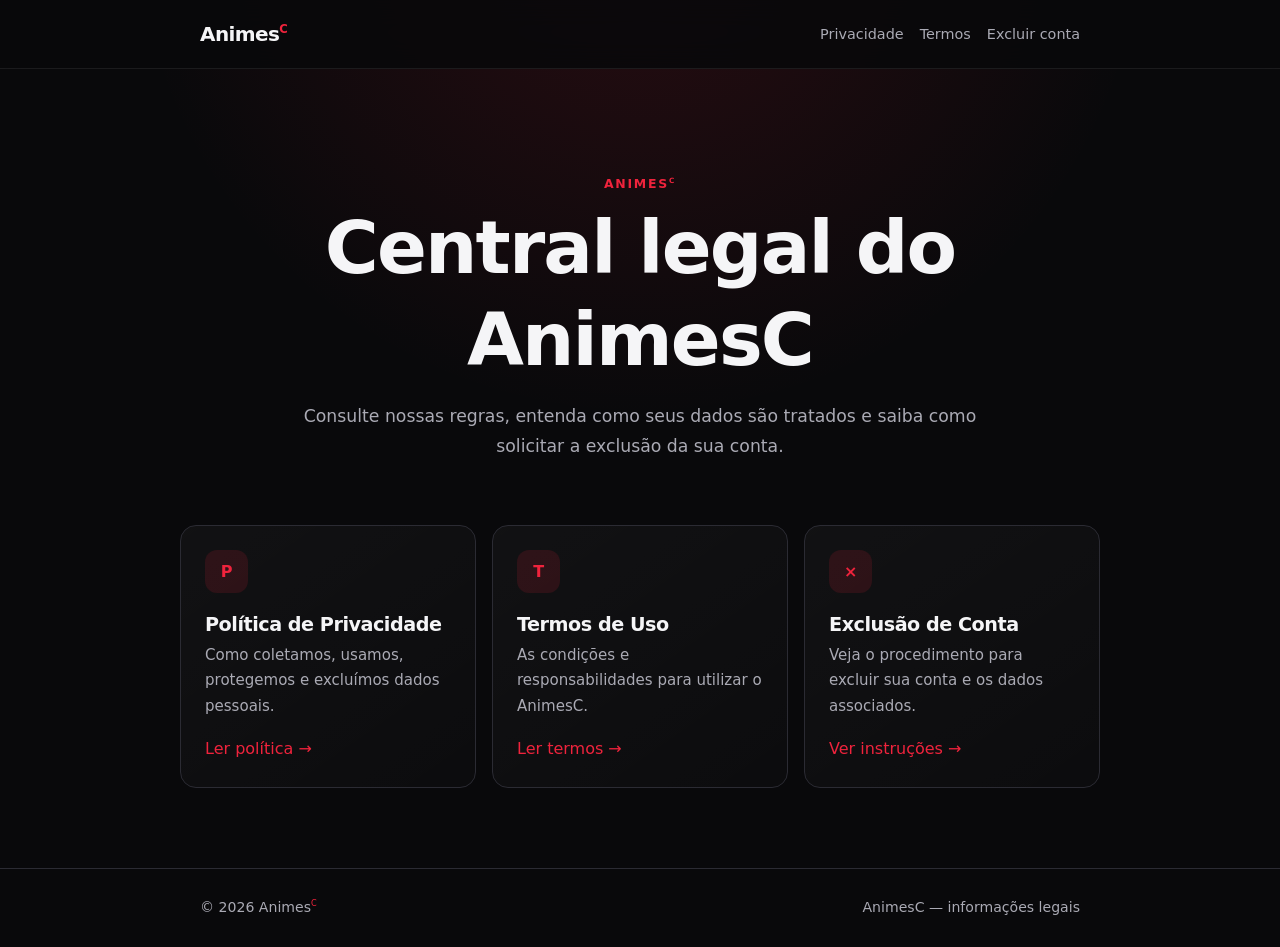
==== index.html @ b0efe82a "Update AnimesC branding and support email" ====
<!doctype html>
<html lang="pt-BR">
<head>
  <meta charset="UTF-8">
  <meta name="viewport" content="width=device-width, initial-scale=1.0">
  <meta name="description" content="Central de informações legais do aplicativo AnimesC.">
  <meta name="theme-color" content="#09090b">
  <title>Informações legais — AnimesC</title>
  <link rel="icon" href="favicon.svg" type="image/svg+xml">
  <link rel="stylesheet" href="styles.css">
</head>
<body>
  <a class="skip-link" href="#conteudo">Ir para o conteúdo</a>
  <header class="site-header">
    <nav class="nav" aria-label="Navegação principal">
      <a class="brand" href="index.html" aria-current="page">Animes<sup>C</sup></a>
      <div class="nav-links">
        <a href="privacy.html">Privacidade</a>
        <a href="terms.html">Termos</a>
        <a href="delete-account.html">Excluir conta</a>
      </div>
    </nav>
  </header>
  <main id="conteudo">
    <section class="hero">
      <div class="eyebrow brand-mark">Animes<sup>C</sup></div>
      <h1>Central legal do AnimesC</h1>
      <p class="lead">Consulte nossas regras, entenda como seus dados são tratados e saiba como solicitar a exclusão da sua conta.</p>
    </section>
    <section class="cards" aria-label="Documentos legais">
      <a class="card" href="privacy.html">
        <span class="card-icon" aria-hidden="true">P</span>
        <h2>Política de Privacidade</h2>
        <p>Como coletamos, usamos, protegemos e excluímos dados pessoais.</p>
        <span class="arrow">Ler política →</span>
      </a>
      <a class="card" href="terms.html">
        <span class="card-icon" aria-hidden="true">T</span>
        <h2>Termos de Uso</h2>
        <p>As condições e responsabilidades para utilizar o AnimesC.</p>
        <span class="arrow">Ler termos →</span>
      </a>
      <a class="card" href="delete-account.html">
        <span class="card-icon" aria-hidden="true">×</span>
        <h2>Exclusão de Conta</h2>
        <p>Veja o procedimento para excluir sua conta e os dados associados.</p>
        <span class="arrow">Ver instruções →</span>
      </a>
    </section>
  </main>
  <footer><div class="footer-inner"><span class="brand-mark">© 2026 Animes<sup>C</sup></span><span>AnimesC — informações legais</span></div></footer>
</body>
</html>
---- styles.css ----
:root {
  color-scheme: dark;
  --bg: #09090b;
  --surface: #121216;
  --surface-2: #19191f;
  --text: #f5f5f7;
  --muted: #aaaab4;
  --accent: #ef233c;
  --accent-hover: #ff4055;
  --border: #2b2b33;
  --max-width: 920px;
}

* { box-sizing: border-box; }

html { scroll-behavior: smooth; }

body {
  margin: 0;
  min-height: 100vh;
  background:
    radial-gradient(circle at 50% -10%, rgba(239, 35, 60, .14), transparent 32rem),
    var(--bg);
  color: var(--text);
  font-family: Inter, ui-sans-serif, system-ui, -apple-system, BlinkMacSystemFont, "Segoe UI", sans-serif;
  line-height: 1.7;
}

a { color: #ff6476; }
a:hover { color: #ff8997; }

.skip-link {
  position: absolute;
  left: -9999px;
  top: 0;
}

.skip-link:focus {
  left: 1rem;
  top: 1rem;
  z-index: 10;
  padding: .7rem 1rem;
  border-radius: .5rem;
  background: var(--text);
  color: var(--bg);
}

.site-header {
  position: sticky;
  top: 0;
  z-index: 5;
  border-bottom: 1px solid rgba(255,255,255,.08);
  background: rgba(9, 9, 11, .88);
  backdrop-filter: blur(14px);
}

.nav {
  max-width: var(--max-width);
  margin: auto;
  min-height: 68px;
  padding: .75rem 1.25rem;
  display: flex;
  align-items: center;
  justify-content: space-between;
  gap: 1rem;
}

.brand {
  color: var(--text);
  text-decoration: none;
  font-size: 1.25rem;
  font-weight: 800;
  letter-spacing: -.03em;
}

.brand sup, .brand-mark sup {
  color: var(--accent);
  font-size: .58em;
  line-height: 0;
  vertical-align: super;
}

.nav-links {
  display: flex;
  flex-wrap: wrap;
  justify-content: flex-end;
  gap: .4rem 1rem;
}

.nav-links a {
  color: var(--muted);
  text-decoration: none;
  font-size: .9rem;
}

.nav-links a:hover, .nav-links a[aria-current="page"] { color: var(--text); }

main {
  width: min(calc(100% - 2rem), var(--max-width));
  margin: 0 auto;
}

.hero { padding: 6.5rem 0 4rem; text-align: center; }
.hero.compact { padding: 4.5rem 0 2.5rem; text-align: left; }

.eyebrow {
  color: var(--accent);
  font-size: .78rem;
  font-weight: 800;
  letter-spacing: .14em;
  text-transform: uppercase;
}

h1, h2, h3 { line-height: 1.25; letter-spacing: -.025em; }
h1 { margin: .5rem 0 1rem; font-size: clamp(2.2rem, 8vw, 4.6rem); }
.compact h1 { font-size: clamp(2rem, 6vw, 3.4rem); }
h2 { margin: 2.6rem 0 .7rem; font-size: 1.45rem; }
h3 { margin: 1.5rem 0 .5rem; font-size: 1.08rem; }
p, li { color: #d2d2d8; }

.lead {
  max-width: 680px;
  margin: 0 auto;
  color: var(--muted);
  font-size: 1.08rem;
}

.compact .lead { margin: 0; }

.cards {
  display: grid;
  grid-template-columns: repeat(3, 1fr);
  gap: 1rem;
  padding-bottom: 5rem;
}

.card {
  display: flex;
  flex-direction: column;
  min-height: 220px;
  padding: 1.5rem;
  border: 1px solid var(--border);
  border-radius: 1rem;
  background: linear-gradient(145deg, rgba(255,255,255,.035), rgba(255,255,255,.012));
  color: var(--text);
  text-decoration: none;
  transition: transform .2s ease, border-color .2s ease, background .2s ease;
}

.card:hover {
  transform: translateY(-4px);
  border-color: rgba(239, 35, 60, .65);
  background: var(--surface-2);
  color: var(--text);
}

.card-icon {
  width: 2.7rem;
  height: 2.7rem;
  display: grid;
  place-items: center;
  border-radius: .75rem;
  background: rgba(239, 35, 60, .13);
  color: var(--accent);
  font-weight: 900;
}

.card h2 { margin: 1.25rem 0 .35rem; font-size: 1.2rem; }
.card p { margin: 0; color: var(--muted); font-size: .94rem; }
.card .arrow { margin-top: auto; padding-top: 1rem; color: var(--accent); }

.document {
  padding: .5rem 0 5rem;
}

.document section {
  padding-bottom: .1rem;
  border-top: 1px solid var(--border);
}

.document ul, .document ol { padding-left: 1.35rem; }
.document li + li { margin-top: .4rem; }

.notice {
  margin: 1.5rem 0;
  padding: 1.1rem 1.25rem;
  border: 1px solid rgba(239,35,60,.4);
  border-left: 4px solid var(--accent);
  border-radius: .7rem;
  background: rgba(239,35,60,.06);
}

.notice p { margin: 0; }

.steps {
  counter-reset: steps;
  list-style: none;
  padding: 0 !important;
}

.steps li {
  position: relative;
  margin: 1rem 0;
  padding: 1rem 1rem 1rem 3.8rem;
  border: 1px solid var(--border);
  border-radius: .8rem;
  background: var(--surface);
}

.steps li::before {
  counter-increment: steps;
  content: counter(steps);
  position: absolute;
  left: 1rem;
  top: 1rem;
  width: 1.8rem;
  height: 1.8rem;
  display: grid;
  place-items: center;
  border-radius: 50%;
  background: var(--accent);
  color: white;
  font-weight: 800;
}

.meta { color: var(--muted); font-size: .92rem; }
.placeholder { color: #ffd0d5; font-weight: 700; }

footer {
  border-top: 1px solid var(--border);
  color: var(--muted);
}

.footer-inner {
  max-width: var(--max-width);
  margin: auto;
  padding: 1.7rem 1.25rem;
  display: flex;
  justify-content: space-between;
  gap: 1rem;
  font-size: .88rem;
}

@media (max-width: 720px) {
  .nav { align-items: flex-start; flex-direction: column; }
  .nav-links { justify-content: flex-start; }
  .cards { grid-template-columns: 1fr; }
  .hero { padding-top: 4rem; }
  .card { min-height: 190px; }
  .footer-inner { flex-direction: column; }
}

@media (prefers-reduced-motion: reduce) {
  html { scroll-behavior: auto; }
  .card { transition: none; }
}
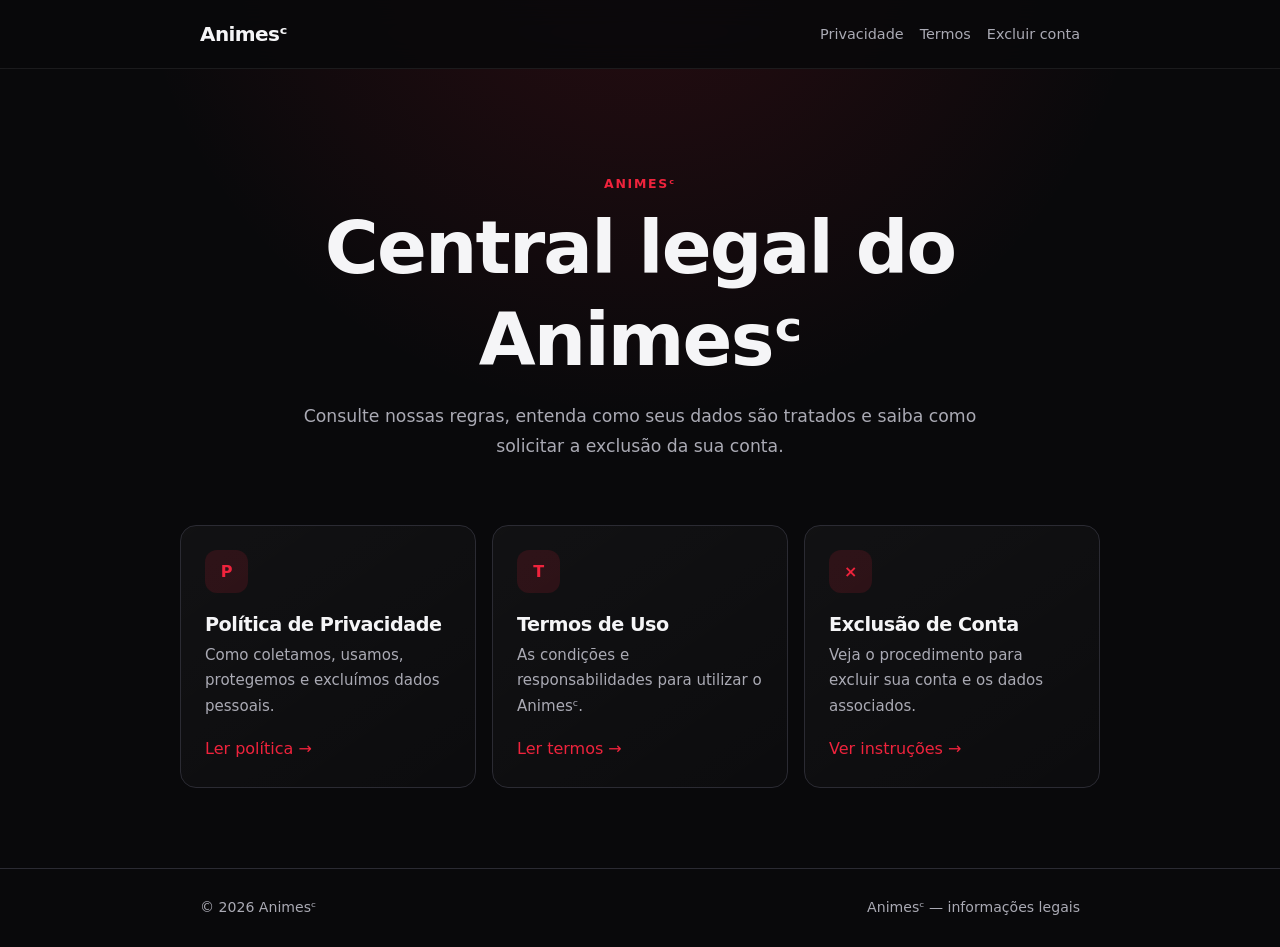
==== commit 5ce6d893: "Use superscript C throughout Animes branding" ====
--- a/index.html
+++ b/index.html
@@ -3,9 +3,9 @@
 <head>
   <meta charset="UTF-8">
   <meta name="viewport" content="width=device-width, initial-scale=1.0">
-  <meta name="description" content="Central de informações legais do aplicativo AnimesC.">
+  <meta name="description" content="Central de informações legais do aplicativo Animesᶜ.">
   <meta name="theme-color" content="#09090b">
-  <title>Informações legais — AnimesC</title>
+  <title>Informações legais — Animesᶜ</title>
   <link rel="icon" href="favicon.svg" type="image/svg+xml">
   <link rel="stylesheet" href="styles.css">
 </head>
@@ -13,7 +13,7 @@
   <a class="skip-link" href="#conteudo">Ir para o conteúdo</a>
   <header class="site-header">
     <nav class="nav" aria-label="Navegação principal">
-      <a class="brand" href="index.html" aria-current="page">Animes<sup>C</sup></a>
+      <a class="brand" href="index.html" aria-current="page">Animesᶜ</a>
       <div class="nav-links">
         <a href="privacy.html">Privacidade</a>
         <a href="terms.html">Termos</a>
@@ -23,8 +23,8 @@
   </header>
   <main id="conteudo">
     <section class="hero">
-      <div class="eyebrow brand-mark">Animes<sup>C</sup></div>
-      <h1>Central legal do AnimesC</h1>
+      <div class="eyebrow brand-mark">Animesᶜ</div>
+      <h1>Central legal do Animesᶜ</h1>
       <p class="lead">Consulte nossas regras, entenda como seus dados são tratados e saiba como solicitar a exclusão da sua conta.</p>
     </section>
     <section class="cards" aria-label="Documentos legais">
@@ -37,7 +37,7 @@
       <a class="card" href="terms.html">
         <span class="card-icon" aria-hidden="true">T</span>
         <h2>Termos de Uso</h2>
-        <p>As condições e responsabilidades para utilizar o AnimesC.</p>
+        <p>As condições e responsabilidades para utilizar o Animesᶜ.</p>
         <span class="arrow">Ler termos →</span>
       </a>
       <a class="card" href="delete-account.html">
@@ -48,6 +48,6 @@
       </a>
     </section>
   </main>
-  <footer><div class="footer-inner"><span class="brand-mark">© 2026 Animes<sup>C</sup></span><span>AnimesC — informações legais</span></div></footer>
+  <footer><div class="footer-inner"><span class="brand-mark">© 2026 Animesᶜ</span><span>Animesᶜ — informações legais</span></div></footer>
 </body>
 </html>
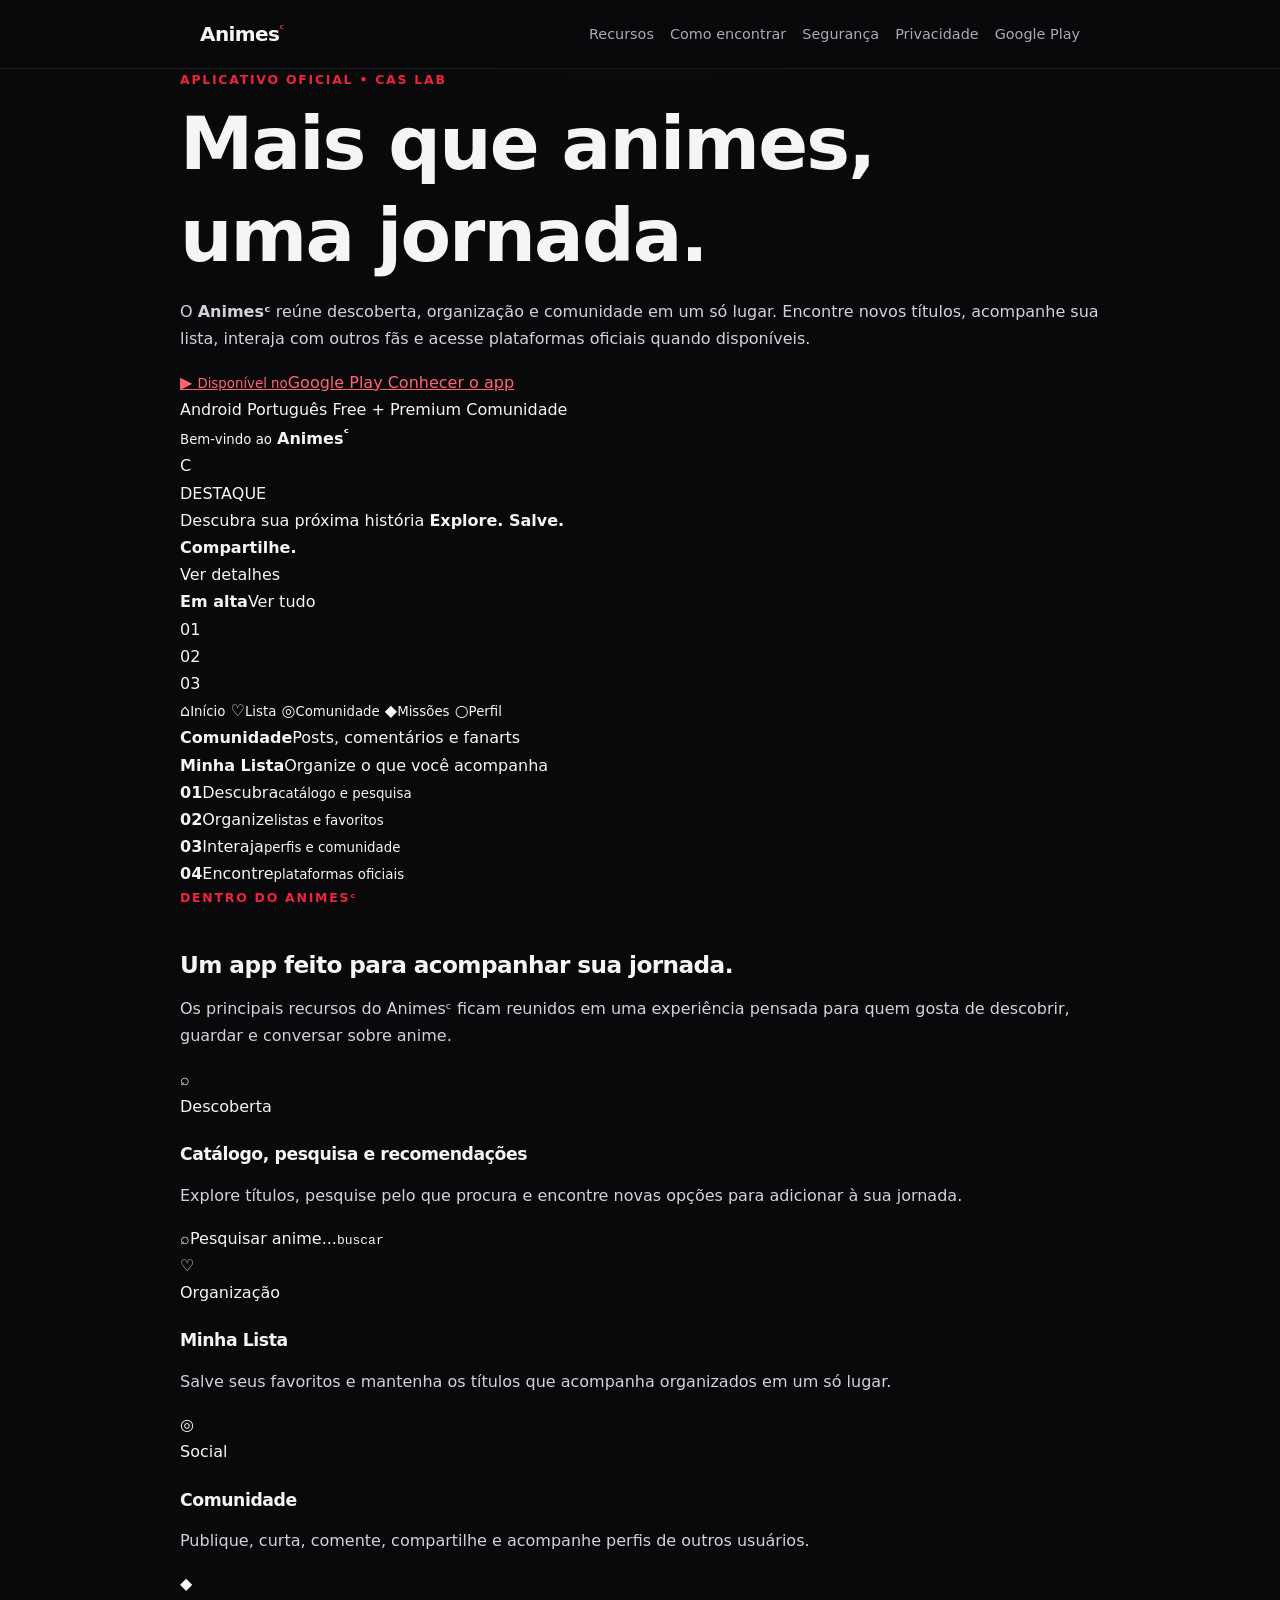
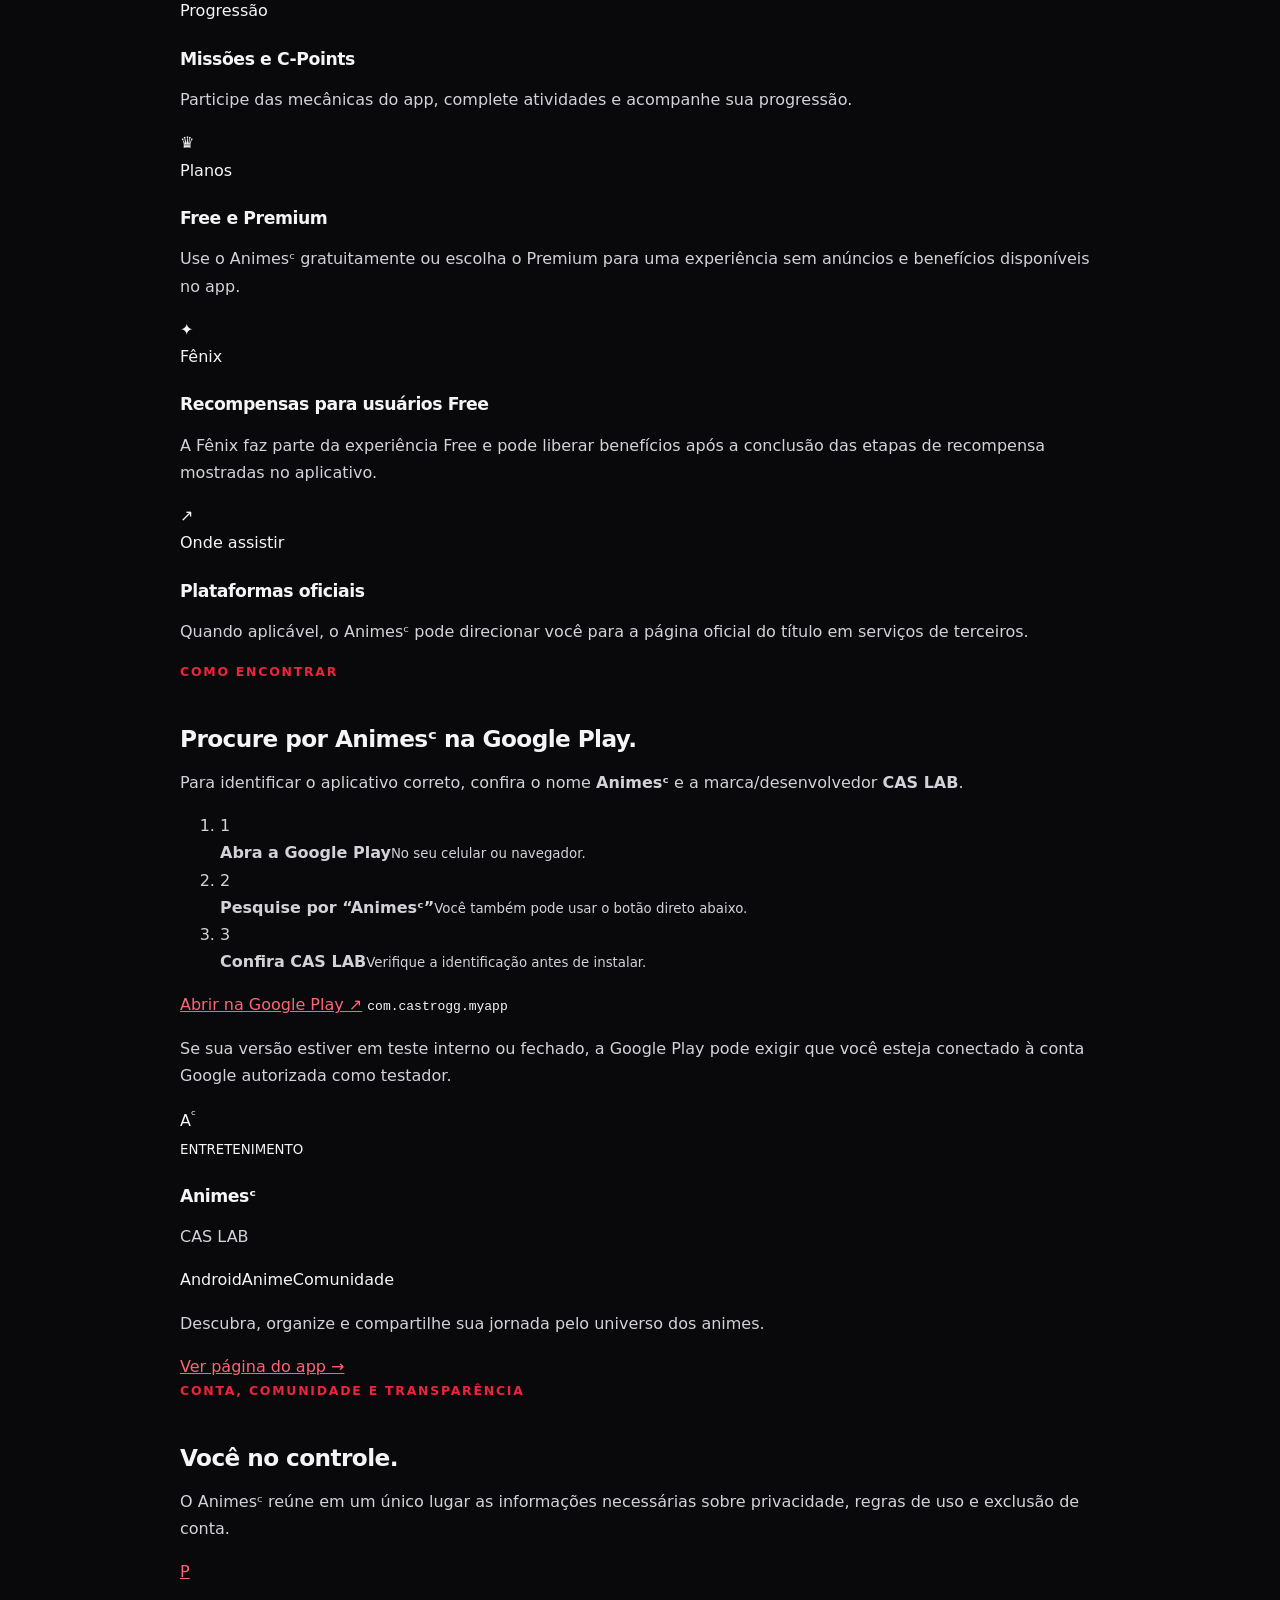
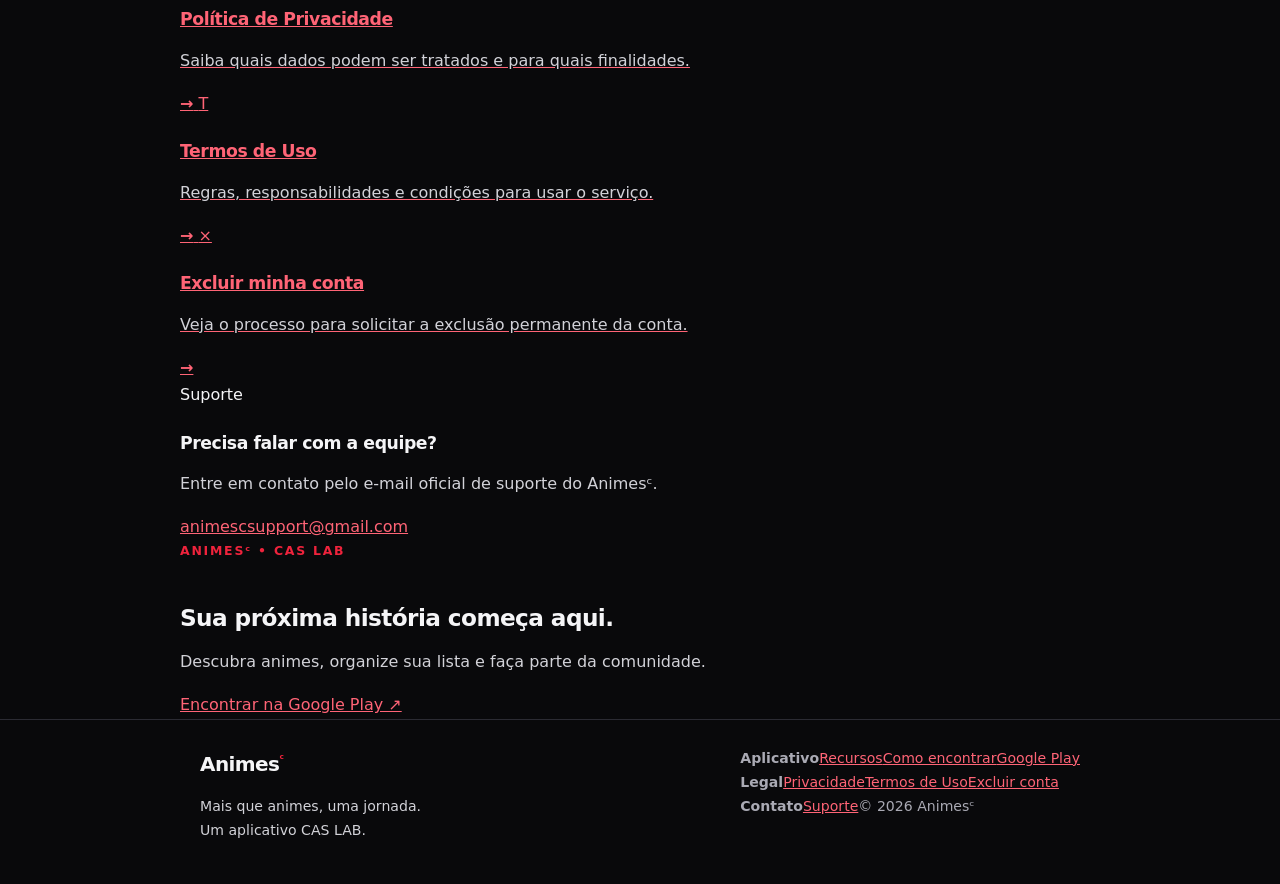
==== commit 1417b02f: "Transform homepage into official AnimesC app site" ====
--- a/index.html
+++ b/index.html
@@ -3,51 +3,277 @@
 <head>
   <meta charset="UTF-8">
   <meta name="viewport" content="width=device-width, initial-scale=1.0">
-  <meta name="description" content="Central de informações legais do aplicativo Animesᶜ.">
-  <meta name="theme-color" content="#09090b">
-  <title>Informações legais — Animesᶜ</title>
+  <meta name="description" content="Site oficial do Animesᶜ, app da CAS LAB para descobrir, organizar e acompanhar animes, participar da comunidade e encontrar plataformas oficiais.">
+  <meta name="theme-color" content="#08090d">
+  <meta name="color-scheme" content="dark">
+  <meta property="og:title" content="Animesᶜ — Mais que animes, uma jornada.">
+  <meta property="og:description" content="Descubra animes, organize sua lista, participe da comunidade e encontre onde assistir oficialmente.">
+  <meta property="og:type" content="website">
+  <meta property="og:site_name" content="Animesᶜ">
+  <title>Animesᶜ — Site oficial</title>
   <link rel="icon" href="favicon.svg" type="image/svg+xml">
   <link rel="stylesheet" href="styles.css">
+  <script type="application/ld+json">
+  {
+    "@context": "https://schema.org",
+    "@type": "SoftwareApplication",
+    "name": "Animesᶜ",
+    "applicationCategory": "EntertainmentApplication",
+    "operatingSystem": "Android",
+    "description": "Aplicativo da CAS LAB para descobrir e organizar animes, acompanhar listas, interagir com a comunidade e encontrar plataformas oficiais.",
+    "publisher": {
+      "@type": "Organization",
+      "name": "CAS LAB"
+    },
+    "downloadUrl": "https://play.google.com/store/apps/details?id=com.castrogg.myapp"
+  }
+  </script>
 </head>
-<body>
+<body class="marketing">
   <a class="skip-link" href="#conteudo">Ir para o conteúdo</a>
+
   <header class="site-header">
-    <nav class="nav" aria-label="Navegação principal">
-      <a class="brand" href="index.html" aria-current="page">Animesᶜ</a>
-      <div class="nav-links">
+    <nav class="nav nav-wide" aria-label="Navegação principal">
+      <a class="brand brand-lockup" href="index.html" aria-current="page">
+        <span class="brand-dot" aria-hidden="true"></span>
+        <span>Animes<sup>ᶜ</sup></span>
+      </a>
+      <div class="nav-links marketing-nav">
+        <a href="#recursos">Recursos</a>
+        <a href="#encontrar">Como encontrar</a>
+        <a href="#seguranca">Segurança</a>
         <a href="privacy.html">Privacidade</a>
-        <a href="terms.html">Termos</a>
-        <a href="delete-account.html">Excluir conta</a>
+        <a class="nav-cta" href="https://play.google.com/store/apps/details?id=com.castrogg.myapp" target="_blank" rel="noopener noreferrer">Google Play</a>
       </div>
     </nav>
   </header>
-  <main id="conteudo">
-    <section class="hero">
-      <div class="eyebrow brand-mark">Animesᶜ</div>
-      <h1>Central legal do Animesᶜ</h1>
-      <p class="lead">Consulte nossas regras, entenda como seus dados são tratados e saiba como solicitar a exclusão da sua conta.</p>
-    </section>
-    <section class="cards" aria-label="Documentos legais">
-      <a class="card" href="privacy.html">
-        <span class="card-icon" aria-hidden="true">P</span>
-        <h2>Política de Privacidade</h2>
-        <p>Como coletamos, usamos, protegemos e excluímos dados pessoais.</p>
-        <span class="arrow">Ler política →</span>
-      </a>
-      <a class="card" href="terms.html">
-        <span class="card-icon" aria-hidden="true">T</span>
-        <h2>Termos de Uso</h2>
-        <p>As condições e responsabilidades para utilizar o Animesᶜ.</p>
-        <span class="arrow">Ler termos →</span>
-      </a>
-      <a class="card" href="delete-account.html">
-        <span class="card-icon" aria-hidden="true">×</span>
-        <h2>Exclusão de Conta</h2>
-        <p>Veja o procedimento para excluir sua conta e os dados associados.</p>
-        <span class="arrow">Ver instruções →</span>
-      </a>
+
+  <main id="conteudo" class="marketing-main">
+    <section class="app-hero" aria-labelledby="titulo-principal">
+      <div class="hero-copy">
+        <div class="eyebrow"><span class="pulse"></span> Aplicativo oficial • CAS LAB</div>
+        <h1 id="titulo-principal">Mais que animes,<br><span>uma jornada.</span></h1>
+        <p class="hero-text">O <strong>Animesᶜ</strong> reúne descoberta, organização e comunidade em um só lugar. Encontre novos títulos, acompanhe sua lista, interaja com outros fãs e acesse plataformas oficiais quando disponíveis.</p>
+
+        <div class="hero-actions">
+          <a class="button button-primary" href="https://play.google.com/store/apps/details?id=com.castrogg.myapp" target="_blank" rel="noopener noreferrer">
+            <span class="button-icon" aria-hidden="true">▶</span>
+            <span><small>Disponível no</small>Google Play</span>
+          </a>
+          <a class="button button-secondary" href="#recursos">Conhecer o app</a>
+        </div>
+
+        <div class="hero-meta" aria-label="Informações rápidas">
+          <span>Android</span>
+          <span>Português</span>
+          <span>Free + Premium</span>
+          <span>Comunidade</span>
+        </div>
+      </div>
+
+      <div class="phone-stage" aria-label="Prévia visual do Animesᶜ">
+        <div class="glow glow-a"></div>
+        <div class="glow glow-b"></div>
+        <div class="phone">
+          <div class="phone-top"><span></span></div>
+          <div class="phone-screen">
+            <div class="mini-header">
+              <div>
+                <small>Bem-vindo ao</small>
+                <strong>Animes<sup>ᶜ</sup></strong>
+              </div>
+              <div class="mini-avatar">C</div>
+            </div>
+            <div class="featured-card">
+              <div class="featured-badge">DESTAQUE</div>
+              <div class="featured-copy">
+                <span>Descubra sua próxima história</span>
+                <strong>Explore. Salve.<br>Compartilhe.</strong>
+                <div class="fake-button">Ver detalhes</div>
+              </div>
+            </div>
+            <div class="section-label"><strong>Em alta</strong><span>Ver tudo</span></div>
+            <div class="poster-row">
+              <div class="poster p1"><span>01</span></div>
+              <div class="poster p2"><span>02</span></div>
+              <div class="poster p3"><span>03</span></div>
+            </div>
+            <div class="bottom-nav">
+              <span class="active">⌂<small>Início</small></span>
+              <span>♡<small>Lista</small></span>
+              <span>◎<small>Comunidade</small></span>
+              <span>◆<small>Missões</small></span>
+              <span>○<small>Perfil</small></span>
+            </div>
+          </div>
+        </div>
+        <div class="float-card float-community"><b>Comunidade</b><span>Posts, comentários e fanarts</span></div>
+        <div class="float-card float-list"><b>Minha Lista</b><span>Organize o que você acompanha</span></div>
+      </div>
+    </section>
+
+    <section class="trust-strip" aria-label="Resumo do aplicativo">
+      <div><b>01</b><span>Descubra</span><small>catálogo e pesquisa</small></div>
+      <div><b>02</b><span>Organize</span><small>listas e favoritos</small></div>
+      <div><b>03</b><span>Interaja</span><small>perfis e comunidade</small></div>
+      <div><b>04</b><span>Encontre</span><small>plataformas oficiais</small></div>
+    </section>
+
+    <section id="recursos" class="section-block">
+      <div class="section-heading">
+        <div class="eyebrow">Dentro do Animesᶜ</div>
+        <h2>Um app feito para acompanhar sua jornada.</h2>
+        <p>Os principais recursos do Animesᶜ ficam reunidos em uma experiência pensada para quem gosta de descobrir, guardar e conversar sobre anime.</p>
+      </div>
+
+      <div class="feature-grid">
+        <article class="feature-card feature-large">
+          <div class="feature-icon">⌕</div>
+          <div>
+            <span class="feature-kicker">Descoberta</span>
+            <h3>Catálogo, pesquisa e recomendações</h3>
+            <p>Explore títulos, pesquise pelo que procura e encontre novas opções para adicionar à sua jornada.</p>
+          </div>
+          <div class="search-demo"><span>⌕</span><span>Pesquisar anime...</span><kbd>buscar</kbd></div>
+        </article>
+
+        <article class="feature-card">
+          <div class="feature-icon">♡</div>
+          <span class="feature-kicker">Organização</span>
+          <h3>Minha Lista</h3>
+          <p>Salve seus favoritos e mantenha os títulos que acompanha organizados em um só lugar.</p>
+        </article>
+
+        <article class="feature-card">
+          <div class="feature-icon">◎</div>
+          <span class="feature-kicker">Social</span>
+          <h3>Comunidade</h3>
+          <p>Publique, curta, comente, compartilhe e acompanhe perfis de outros usuários.</p>
+        </article>
+
+        <article class="feature-card">
+          <div class="feature-icon">◆</div>
+          <span class="feature-kicker">Progressão</span>
+          <h3>Missões e C-Points</h3>
+          <p>Participe das mecânicas do app, complete atividades e acompanhe sua progressão.</p>
+        </article>
+
+        <article class="feature-card">
+          <div class="feature-icon">♛</div>
+          <span class="feature-kicker">Planos</span>
+          <h3>Free e Premium</h3>
+          <p>Use o Animesᶜ gratuitamente ou escolha o Premium para uma experiência sem anúncios e benefícios disponíveis no app.</p>
+        </article>
+
+        <article class="feature-card">
+          <div class="feature-icon">✦</div>
+          <span class="feature-kicker">Fênix</span>
+          <h3>Recompensas para usuários Free</h3>
+          <p>A Fênix faz parte da experiência Free e pode liberar benefícios após a conclusão das etapas de recompensa mostradas no aplicativo.</p>
+        </article>
+
+        <article class="feature-card">
+          <div class="feature-icon">↗</div>
+          <span class="feature-kicker">Onde assistir</span>
+          <h3>Plataformas oficiais</h3>
+          <p>Quando aplicável, o Animesᶜ pode direcionar você para a página oficial do título em serviços de terceiros.</p>
+        </article>
+      </div>
+    </section>
+
+    <section id="encontrar" class="section-block find-section">
+      <div class="find-panel">
+        <div class="find-copy">
+          <div class="eyebrow">Como encontrar</div>
+          <h2>Procure por Animesᶜ na Google Play.</h2>
+          <p>Para identificar o aplicativo correto, confira o nome <strong>Animesᶜ</strong> e a marca/desenvolvedor <strong>CAS LAB</strong>.</p>
+
+          <ol class="find-steps">
+            <li><span>1</span><div><b>Abra a Google Play</b><small>No seu celular ou navegador.</small></div></li>
+            <li><span>2</span><div><b>Pesquise por “Animesᶜ”</b><small>Você também pode usar o botão direto abaixo.</small></div></li>
+            <li><span>3</span><div><b>Confira CAS LAB</b><small>Verifique a identificação antes de instalar.</small></div></li>
+          </ol>
+
+          <div class="find-actions">
+            <a class="button button-primary compact-button" href="https://play.google.com/store/apps/details?id=com.castrogg.myapp" target="_blank" rel="noopener noreferrer">Abrir na Google Play ↗</a>
+            <code>com.castrogg.myapp</code>
+          </div>
+
+          <p class="testing-note">Se sua versão estiver em teste interno ou fechado, a Google Play pode exigir que você esteja conectado à conta Google autorizada como testador.</p>
+        </div>
+
+        <aside class="store-card" aria-label="Cartão do aplicativo">
+          <div class="app-icon-css">A<sup>ᶜ</sup></div>
+          <div class="store-info">
+            <small>ENTRETENIMENTO</small>
+            <h3>Animesᶜ</h3>
+            <p>CAS LAB</p>
+            <div class="store-tags"><span>Android</span><span>Anime</span><span>Comunidade</span></div>
+          </div>
+          <div class="store-line"></div>
+          <p class="store-desc">Descubra, organize e compartilhe sua jornada pelo universo dos animes.</p>
+          <a href="https://play.google.com/store/apps/details?id=com.castrogg.myapp" target="_blank" rel="noopener noreferrer">Ver página do app →</a>
+        </aside>
+      </div>
+    </section>
+
+    <section id="seguranca" class="section-block">
+      <div class="section-heading">
+        <div class="eyebrow">Conta, comunidade e transparência</div>
+        <h2>Você no controle.</h2>
+        <p>O Animesᶜ reúne em um único lugar as informações necessárias sobre privacidade, regras de uso e exclusão de conta.</p>
+      </div>
+
+      <div class="legal-grid">
+        <a class="legal-card" href="privacy.html">
+          <span class="legal-symbol">P</span>
+          <div><h3>Política de Privacidade</h3><p>Saiba quais dados podem ser tratados e para quais finalidades.</p></div>
+          <strong>→</strong>
+        </a>
+        <a class="legal-card" href="terms.html">
+          <span class="legal-symbol">T</span>
+          <div><h3>Termos de Uso</h3><p>Regras, responsabilidades e condições para usar o serviço.</p></div>
+          <strong>→</strong>
+        </a>
+        <a class="legal-card" href="delete-account.html">
+          <span class="legal-symbol">×</span>
+          <div><h3>Excluir minha conta</h3><p>Veja o processo para solicitar a exclusão permanente da conta.</p></div>
+          <strong>→</strong>
+        </a>
+      </div>
+
+      <div class="support-panel">
+        <div>
+          <span class="feature-kicker">Suporte</span>
+          <h3>Precisa falar com a equipe?</h3>
+          <p>Entre em contato pelo e-mail oficial de suporte do Animesᶜ.</p>
+        </div>
+        <a class="button button-secondary" href="mailto:animescsupport@gmail.com">animescsupport@gmail.com</a>
+      </div>
+    </section>
+
+    <section class="final-cta">
+      <div>
+        <div class="eyebrow">Animesᶜ • CAS LAB</div>
+        <h2>Sua próxima história começa aqui.</h2>
+        <p>Descubra animes, organize sua lista e faça parte da comunidade.</p>
+      </div>
+      <a class="button button-primary" href="https://play.google.com/store/apps/details?id=com.castrogg.myapp" target="_blank" rel="noopener noreferrer">Encontrar na Google Play ↗</a>
     </section>
   </main>
-  <footer><div class="footer-inner"><span class="brand-mark">© 2026 Animesᶜ</span><span>Animesᶜ — informações legais</span></div></footer>
+
+  <footer>
+    <div class="footer-inner footer-wide">
+      <div>
+        <a class="brand brand-lockup" href="index.html"><span class="brand-dot" aria-hidden="true"></span><span>Animes<sup>ᶜ</sup></span></a>
+        <p>Mais que animes, uma jornada.<br><span>Um aplicativo CAS LAB.</span></p>
+      </div>
+      <div class="footer-links">
+        <div><b>Aplicativo</b><a href="#recursos">Recursos</a><a href="#encontrar">Como encontrar</a><a href="https://play.google.com/store/apps/details?id=com.castrogg.myapp" target="_blank" rel="noopener noreferrer">Google Play</a></div>
+        <div><b>Legal</b><a href="privacy.html">Privacidade</a><a href="terms.html">Termos de Uso</a><a href="delete-account.html">Excluir conta</a></div>
+        <div><b>Contato</b><a href="mailto:animescsupport@gmail.com">Suporte</a><span>© 2026 Animesᶜ</span></div>
+      </div>
+    </div>
+  </footer>
 </body>
 </html>
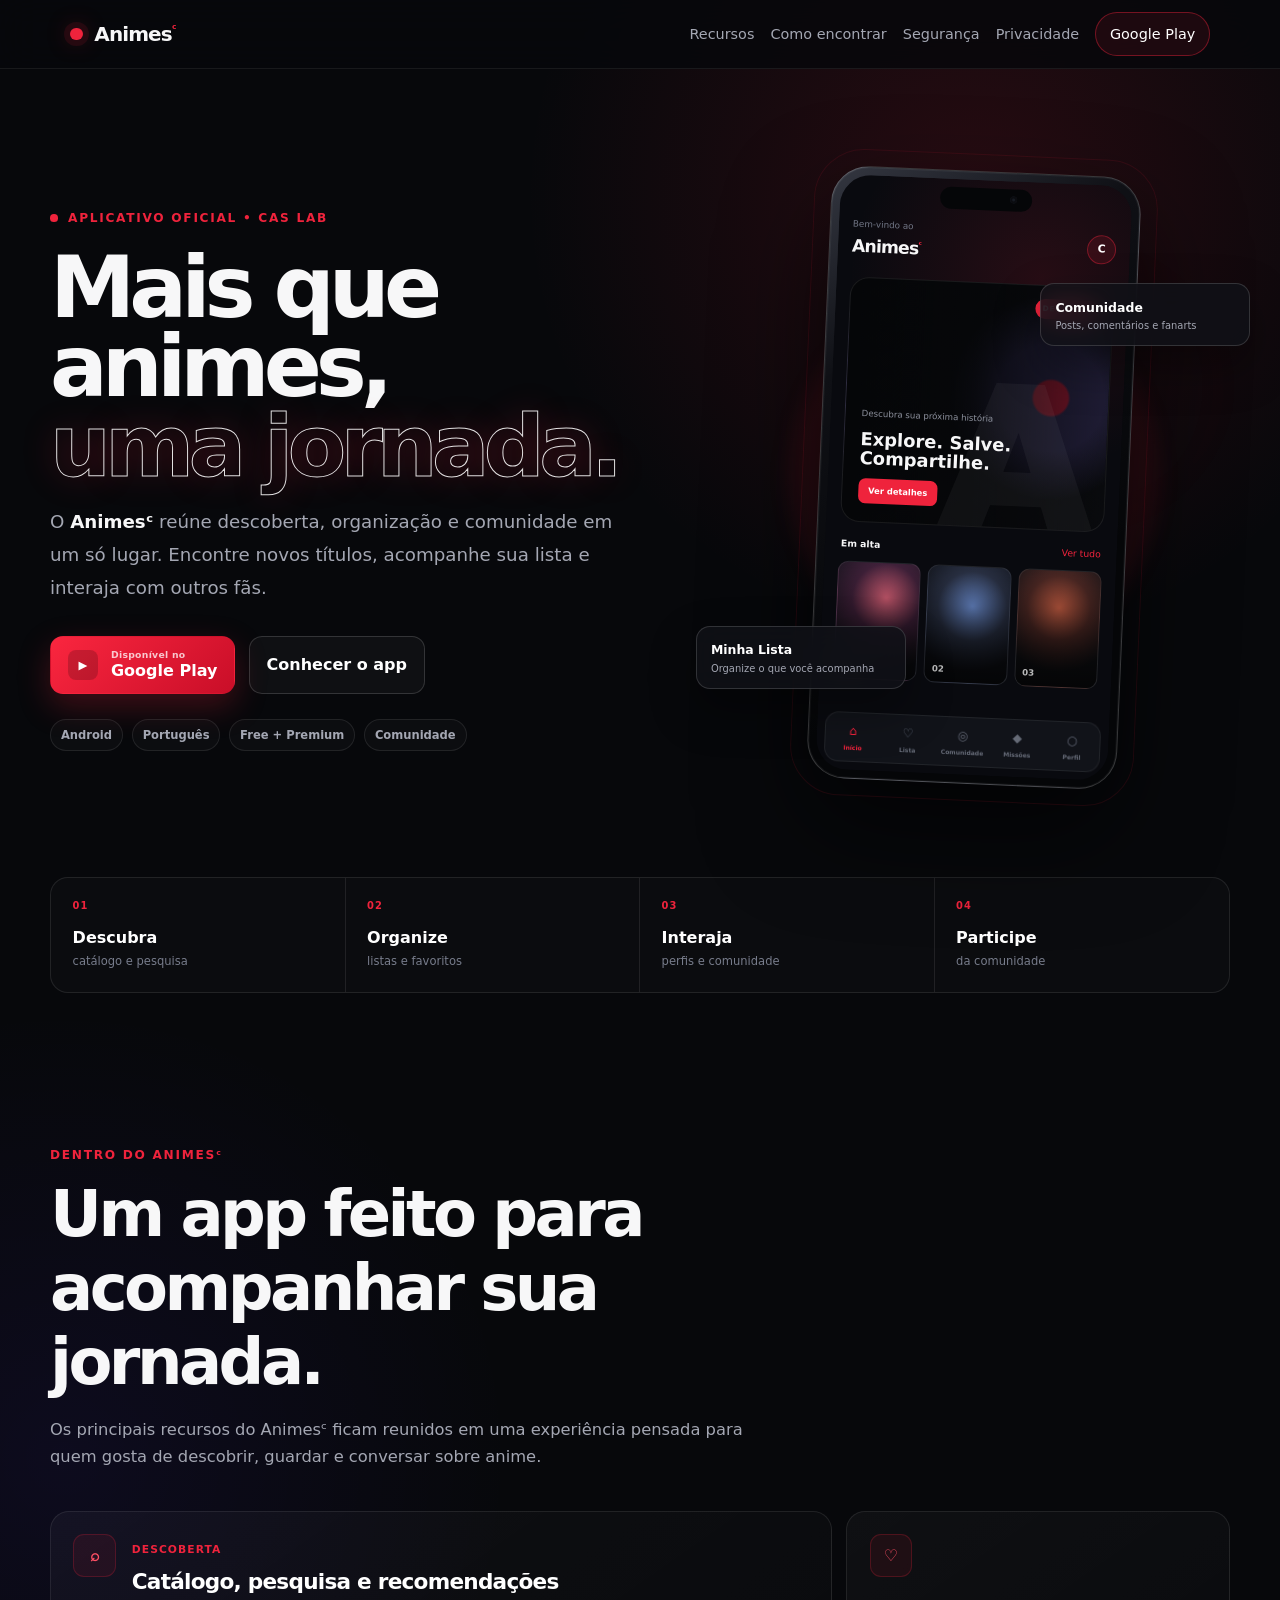
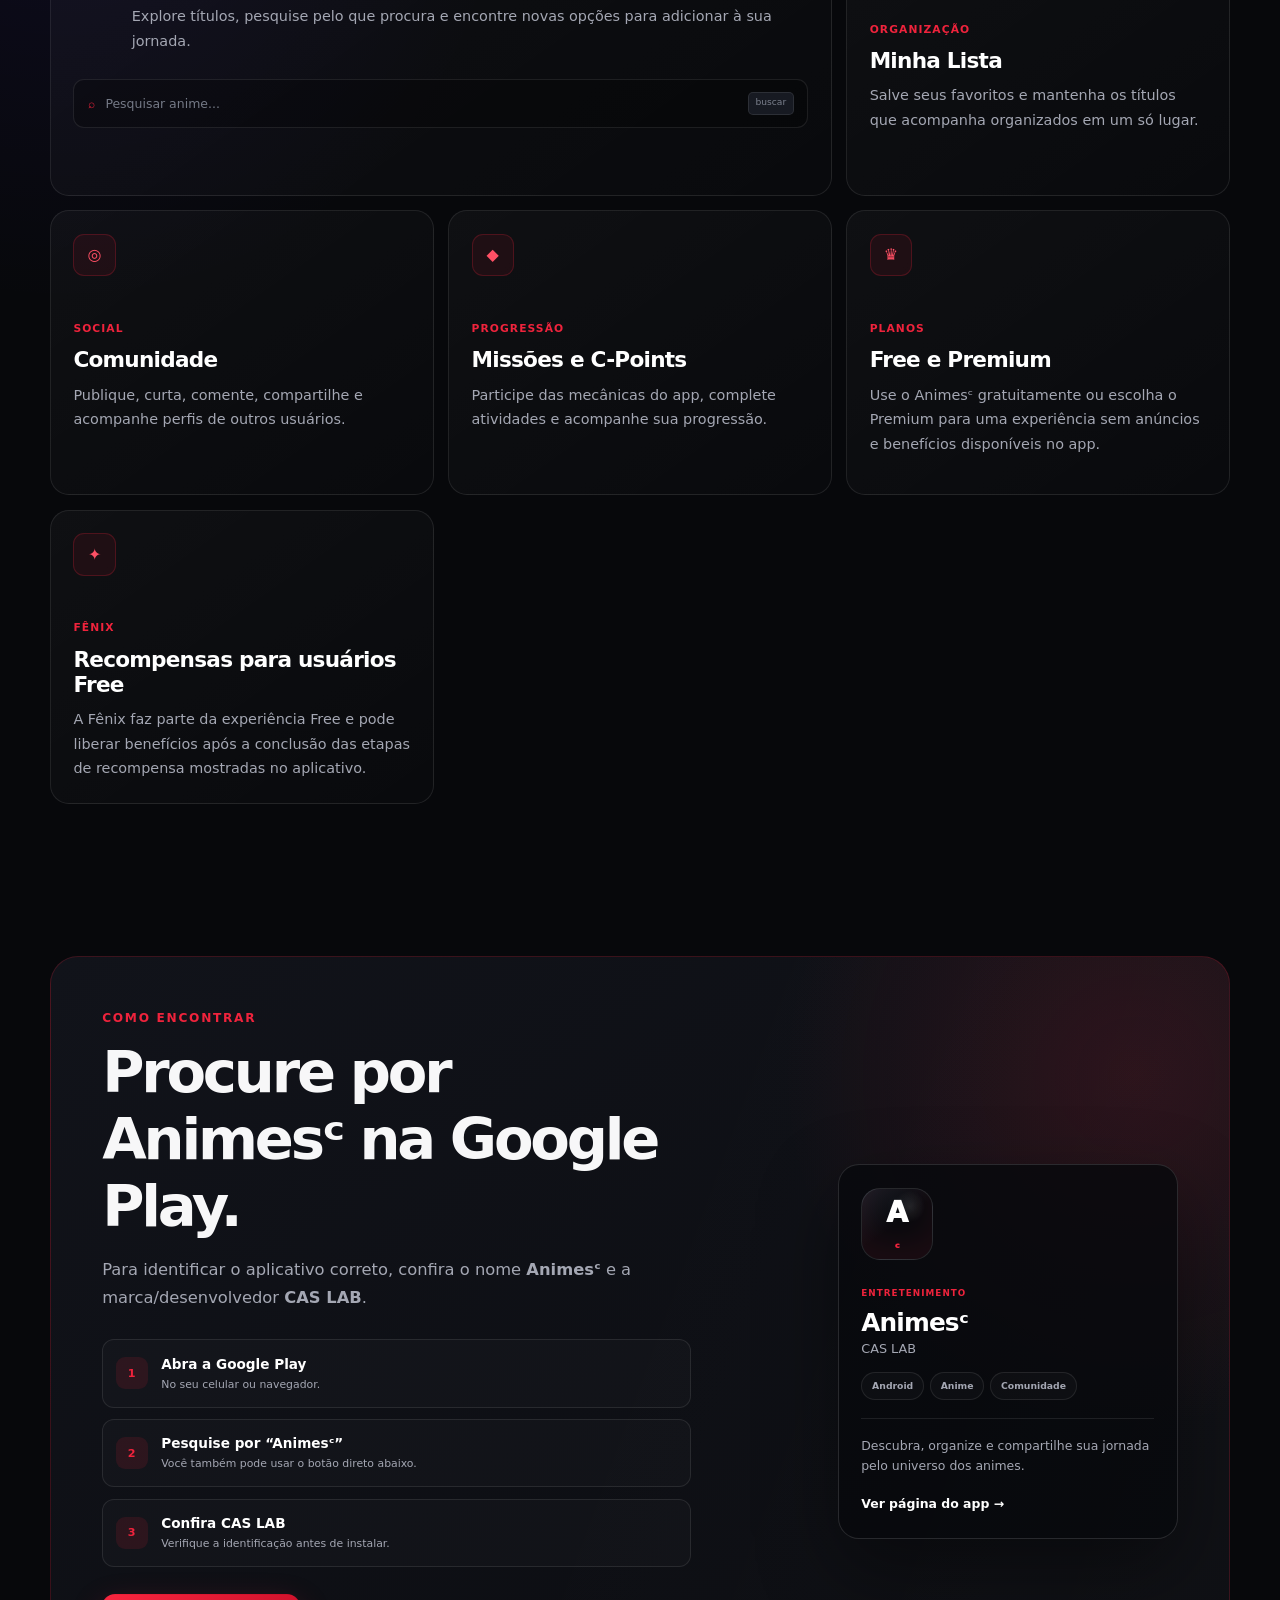
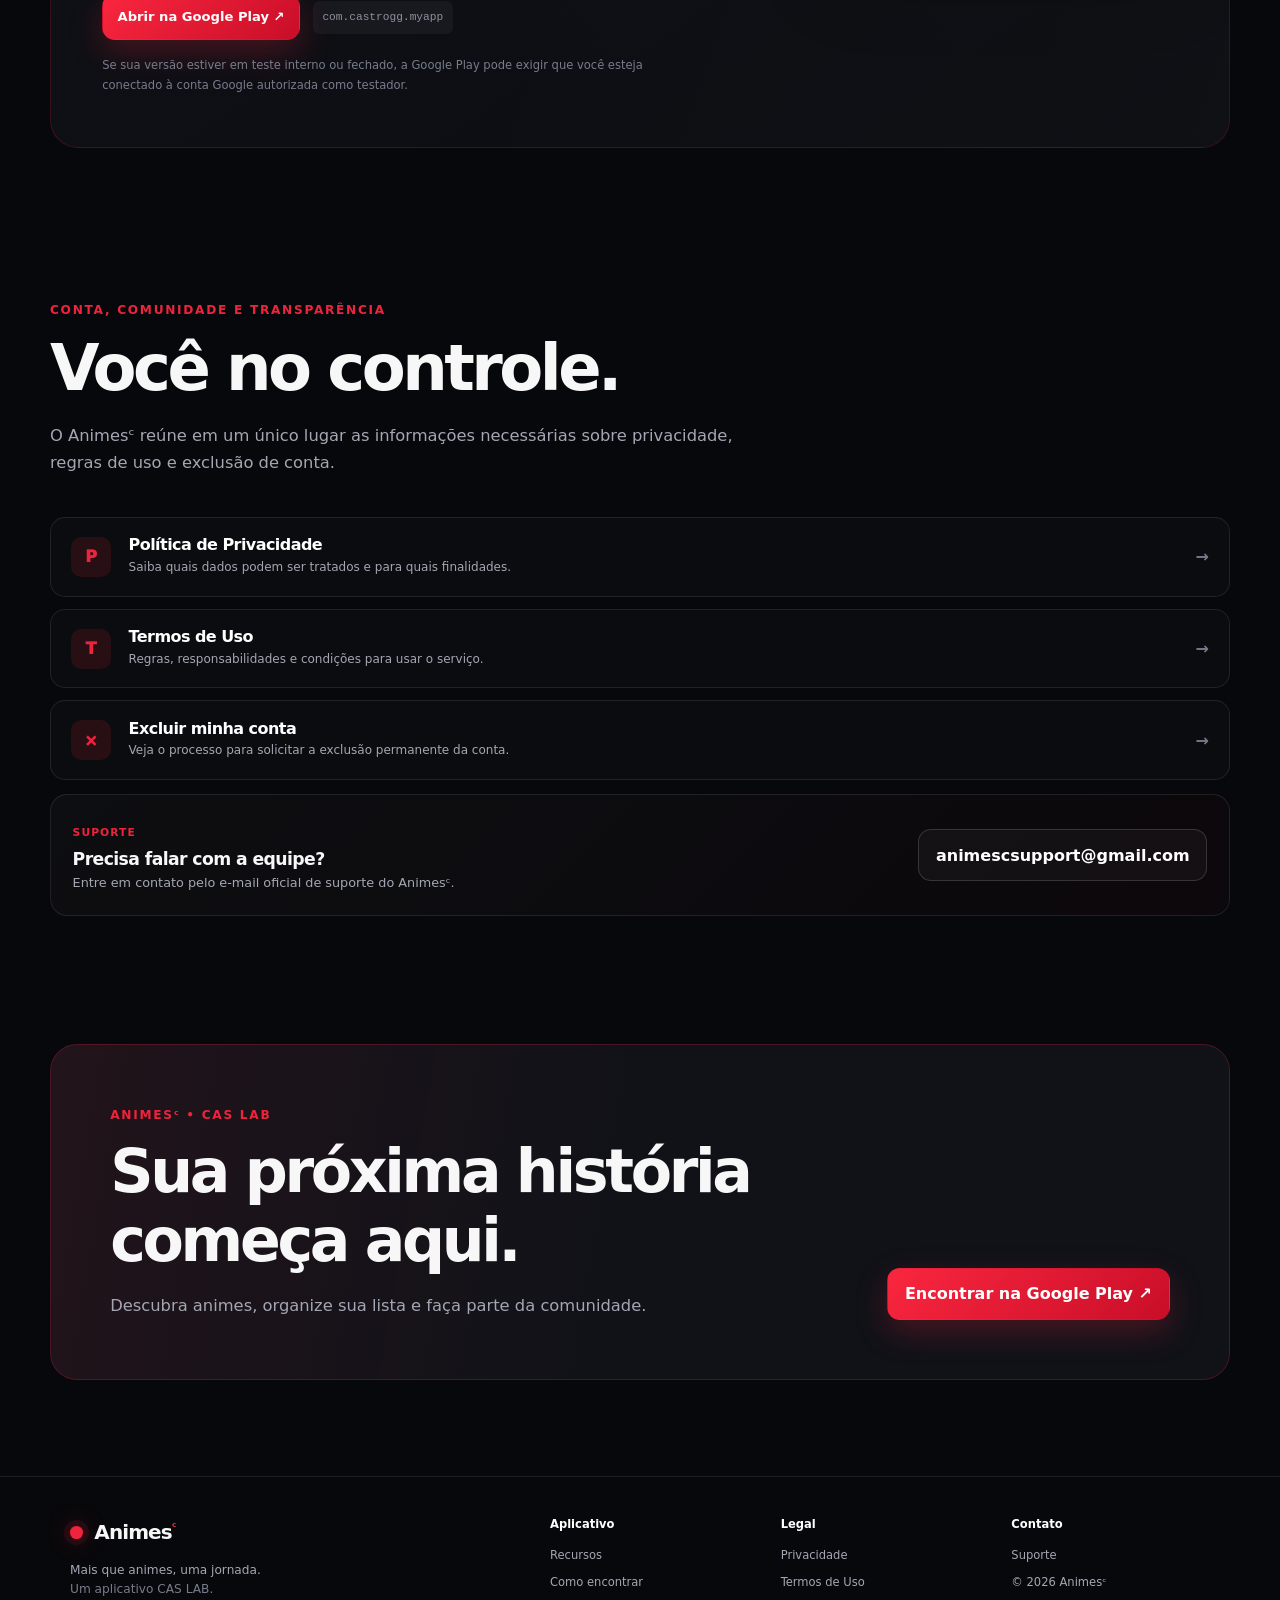
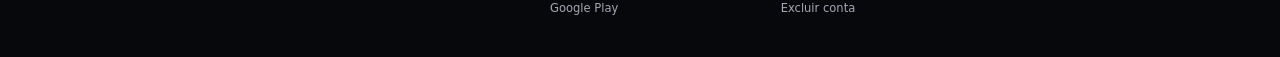
==== commit 861f30f0: "Fix AnimesC homepage content and remove official platforms section" ====
--- a/index.html
+++ b/index.html
@@ -3,16 +3,16 @@
 <head>
   <meta charset="UTF-8">
   <meta name="viewport" content="width=device-width, initial-scale=1.0">
-  <meta name="description" content="Site oficial do Animesᶜ, app da CAS LAB para descobrir, organizar e acompanhar animes, participar da comunidade e encontrar plataformas oficiais.">
+  <meta name="description" content="Site oficial do Animesᶜ, app da CAS LAB para descobrir, organizar e acompanhar animes e participar da comunidade.">
   <meta name="theme-color" content="#08090d">
   <meta name="color-scheme" content="dark">
   <meta property="og:title" content="Animesᶜ — Mais que animes, uma jornada.">
-  <meta property="og:description" content="Descubra animes, organize sua lista, participe da comunidade e encontre onde assistir oficialmente.">
+  <meta property="og:description" content="Descubra animes, organize sua lista e participe da comunidade.">
   <meta property="og:type" content="website">
   <meta property="og:site_name" content="Animesᶜ">
   <title>Animesᶜ — Site oficial</title>
   <link rel="icon" href="favicon.svg" type="image/svg+xml">
-  <link rel="stylesheet" href="styles.css">
+  <link rel="stylesheet" href="styles.css?v=20261002-4">
   <script type="application/ld+json">
   {
     "@context": "https://schema.org",
@@ -20,7 +20,7 @@
     "name": "Animesᶜ",
     "applicationCategory": "EntertainmentApplication",
     "operatingSystem": "Android",
-    "description": "Aplicativo da CAS LAB para descobrir e organizar animes, acompanhar listas, interagir com a comunidade e encontrar plataformas oficiais.",
+    "description": "Aplicativo da CAS LAB para descobrir e organizar animes, acompanhar listas e interagir com a comunidade.",
     "publisher": {
       "@type": "Organization",
       "name": "CAS LAB"
@@ -53,7 +53,7 @@
       <div class="hero-copy">
         <div class="eyebrow"><span class="pulse"></span> Aplicativo oficial • CAS LAB</div>
         <h1 id="titulo-principal">Mais que animes,<br><span>uma jornada.</span></h1>
-        <p class="hero-text">O <strong>Animesᶜ</strong> reúne descoberta, organização e comunidade em um só lugar. Encontre novos títulos, acompanhe sua lista, interaja com outros fãs e acesse plataformas oficiais quando disponíveis.</p>
+        <p class="hero-text">O <strong>Animesᶜ</strong> reúne descoberta, organização e comunidade em um só lugar. Encontre novos títulos, acompanhe sua lista e interaja com outros fãs.</p>
 
         <div class="hero-actions">
           <a class="button button-primary" href="https://play.google.com/store/apps/details?id=com.castrogg.myapp" target="_blank" rel="noopener noreferrer">
@@ -116,7 +116,7 @@
       <div><b>01</b><span>Descubra</span><small>catálogo e pesquisa</small></div>
       <div><b>02</b><span>Organize</span><small>listas e favoritos</small></div>
       <div><b>03</b><span>Interaja</span><small>perfis e comunidade</small></div>
-      <div><b>04</b><span>Encontre</span><small>plataformas oficiais</small></div>
+      <div><b>04</b><span>Participe</span><small>da comunidade</small></div>
     </section>
 
     <section id="recursos" class="section-block">
@@ -172,12 +172,6 @@
           <p>A Fênix faz parte da experiência Free e pode liberar benefícios após a conclusão das etapas de recompensa mostradas no aplicativo.</p>
         </article>
 
-        <article class="feature-card">
-          <div class="feature-icon">↗</div>
-          <span class="feature-kicker">Onde assistir</span>
-          <h3>Plataformas oficiais</h3>
-          <p>Quando aplicável, o Animesᶜ pode direcionar você para a página oficial do título em serviços de terceiros.</p>
-        </article>
       </div>
     </section>
 
--- a/styles.css
+++ b/styles.css
@@ -1,14 +1,22 @@
 :root {
   color-scheme: dark;
-  --bg: #09090b;
-  --surface: #121216;
-  --surface-2: #19191f;
-  --text: #f5f5f7;
-  --muted: #aaaab4;
+  --bg: #07080b;
+  --bg-soft: #0b0d12;
+  --surface: #111319;
+  --surface-2: #171a22;
+  --surface-3: #1d202a;
+  --text: #f7f7f8;
+  --muted: #a4a7b3;
+  --muted-2: #777c8b;
   --accent: #ef233c;
-  --accent-hover: #ff4055;
-  --border: #2b2b33;
+  --accent-2: #ff3d55;
+  --accent-soft: rgba(239, 35, 60, .12);
+  --border: rgba(255,255,255,.09);
+  --border-strong: rgba(255,255,255,.15);
   --max-width: 920px;
+  --wide: 1180px;
+  --radius: 24px;
+  --shadow: 0 30px 80px rgba(0,0,0,.38);
 }
 
 * { box-sizing: border-box; }
@@ -19,7 +27,7 @@
   margin: 0;
   min-height: 100vh;
   background:
-    radial-gradient(circle at 50% -10%, rgba(239, 35, 60, .14), transparent 32rem),
+    radial-gradient(circle at 50% -12%, rgba(239, 35, 60, .13), transparent 34rem),
     var(--bg);
   color: var(--text);
   font-family: Inter, ui-sans-serif, system-ui, -apple-system, BlinkMacSystemFont, "Segoe UI", sans-serif;
@@ -38,7 +46,7 @@
 .skip-link:focus {
   left: 1rem;
   top: 1rem;
-  z-index: 10;
+  z-index: 100;
   padding: .7rem 1rem;
   border-radius: .5rem;
   background: var(--text);
@@ -48,10 +56,11 @@
 .site-header {
   position: sticky;
   top: 0;
-  z-index: 5;
-  border-bottom: 1px solid rgba(255,255,255,.08);
-  background: rgba(9, 9, 11, .88);
-  backdrop-filter: blur(14px);
+  z-index: 30;
+  border-bottom: 1px solid rgba(255,255,255,.07);
+  background: rgba(7, 8, 11, .82);
+  backdrop-filter: blur(20px);
+  -webkit-backdrop-filter: blur(20px);
 }
 
 .nav {
@@ -65,13 +74,17 @@
   gap: 1rem;
 }
 
+.nav-wide { max-width: var(--wide); }
+
 .brand {
   color: var(--text);
   text-decoration: none;
   font-size: 1.25rem;
-  font-weight: 800;
-  letter-spacing: -.03em;
-}
+  font-weight: 900;
+  letter-spacing: -.045em;
+}
+
+.brand:hover { color: var(--text); }
 
 .brand sup, .brand-mark sup {
   color: var(--accent);
@@ -80,10 +93,25 @@
   vertical-align: super;
 }
 
+.brand-lockup {
+  display: inline-flex;
+  align-items: center;
+  gap: .72rem;
+}
+
+.brand-dot {
+  width: .8rem;
+  height: .8rem;
+  border-radius: 50%;
+  background: var(--accent);
+  box-shadow: 0 0 0 6px rgba(239,35,60,.1), 0 0 24px rgba(239,35,60,.45);
+}
+
 .nav-links {
   display: flex;
   flex-wrap: wrap;
   justify-content: flex-end;
+  align-items: center;
   gap: .4rem 1rem;
 }
 
@@ -95,23 +123,40 @@
 
 .nav-links a:hover, .nav-links a[aria-current="page"] { color: var(--text); }
 
+.marketing-nav .nav-cta {
+  padding: .52rem .86rem;
+  border: 1px solid rgba(239,35,60,.42);
+  border-radius: 999px;
+  background: rgba(239,35,60,.09);
+  color: #fff;
+}
+
+.marketing-nav .nav-cta:hover {
+  border-color: rgba(239,35,60,.8);
+  background: rgba(239,35,60,.17);
+}
+
 main {
   width: min(calc(100% - 2rem), var(--max-width));
   margin: 0 auto;
 }
 
+.marketing-main {
+  width: min(calc(100% - 2rem), var(--wide));
+}
+
 .hero { padding: 6.5rem 0 4rem; text-align: center; }
 .hero.compact { padding: 4.5rem 0 2.5rem; text-align: left; }
 
 .eyebrow {
   color: var(--accent);
-  font-size: .78rem;
-  font-weight: 800;
+  font-size: .76rem;
+  font-weight: 900;
   letter-spacing: .14em;
   text-transform: uppercase;
 }
 
-h1, h2, h3 { line-height: 1.25; letter-spacing: -.025em; }
+h1, h2, h3 { line-height: 1.16; letter-spacing: -.035em; }
 h1 { margin: .5rem 0 1rem; font-size: clamp(2.2rem, 8vw, 4.6rem); }
 .compact h1 { font-size: clamp(2rem, 6vw, 3.4rem); }
 h2 { margin: 2.6rem 0 .7rem; font-size: 1.45rem; }
@@ -126,6 +171,828 @@
 }
 
 .compact .lead { margin: 0; }
+
+.marketing {
+  overflow-x: hidden;
+  background:
+    radial-gradient(circle at 76% 4%, rgba(239,35,60,.14), transparent 28rem),
+    radial-gradient(circle at 5% 30%, rgba(87,51,255,.08), transparent 28rem),
+    var(--bg);
+}
+
+.app-hero {
+  min-height: 720px;
+  padding: 5.5rem 0 5rem;
+  display: grid;
+  grid-template-columns: minmax(0, 1.06fr) minmax(390px, .94fr);
+  align-items: center;
+  gap: clamp(2rem, 7vw, 6rem);
+}
+
+.hero-copy .eyebrow {
+  display: inline-flex;
+  align-items: center;
+  gap: .65rem;
+}
+
+.pulse {
+  width: .48rem;
+  height: .48rem;
+  border-radius: 50%;
+  background: var(--accent);
+  box-shadow: 0 0 0 0 rgba(239,35,60,.45);
+  animation: pulse 2.2s infinite;
+}
+
+@keyframes pulse {
+  0%, 100% { box-shadow: 0 0 0 0 rgba(239,35,60,.35); }
+  50% { box-shadow: 0 0 0 8px rgba(239,35,60,0); }
+}
+
+.app-hero h1 {
+  margin: 1.1rem 0 1.2rem;
+  font-size: clamp(3.35rem, 6.7vw, 6.7rem);
+  line-height: .93;
+  letter-spacing: -.07em;
+}
+
+.app-hero h1 span {
+  color: transparent;
+  -webkit-text-stroke: 1px rgba(255,255,255,.88);
+  text-shadow: 0 0 36px rgba(239,35,60,.2);
+}
+
+.hero-text {
+  max-width: 670px;
+  margin: 0;
+  color: var(--muted);
+  font-size: clamp(1rem, 1.6vw, 1.14rem);
+  line-height: 1.8;
+}
+
+.hero-text strong { color: var(--text); }
+
+.hero-actions {
+  margin-top: 2rem;
+  display: flex;
+  flex-wrap: wrap;
+  gap: .85rem;
+}
+
+.button {
+  min-height: 52px;
+  display: inline-flex;
+  align-items: center;
+  justify-content: center;
+  gap: .8rem;
+  padding: .78rem 1.05rem;
+  border-radius: 13px;
+  border: 1px solid transparent;
+  color: white;
+  text-decoration: none;
+  font-weight: 800;
+  line-height: 1.1;
+  transition: transform .18s ease, border-color .18s ease, background .18s ease;
+}
+
+.button:hover { color: white; transform: translateY(-2px); }
+
+.button-primary {
+  background: linear-gradient(135deg, #fa263f, #c90e28);
+  box-shadow: 0 12px 32px rgba(239,35,60,.25);
+}
+
+.button-primary:hover { background: linear-gradient(135deg, #ff4055, #e11532); }
+
+.button-secondary {
+  border-color: var(--border-strong);
+  background: rgba(255,255,255,.035);
+}
+
+.button-secondary:hover { background: rgba(255,255,255,.07); border-color: rgba(255,255,255,.24); }
+
+.button small {
+  display: block;
+  margin-bottom: .12rem;
+  color: rgba(255,255,255,.76);
+  font-size: .58rem;
+  font-weight: 600;
+  letter-spacing: .03em;
+}
+
+.button-icon {
+  width: 1.9rem;
+  height: 1.9rem;
+  display: grid;
+  place-items: center;
+  border-radius: 8px;
+  background: rgba(0,0,0,.18);
+  font-size: .72rem;
+}
+
+.hero-meta {
+  margin-top: 1.6rem;
+  display: flex;
+  flex-wrap: wrap;
+  gap: .55rem;
+}
+
+.hero-meta span, .store-tags span {
+  padding: .32rem .62rem;
+  border: 1px solid var(--border);
+  border-radius: 999px;
+  background: rgba(255,255,255,.025);
+  color: var(--muted);
+  font-size: .72rem;
+  font-weight: 700;
+}
+
+.phone-stage {
+  position: relative;
+  min-height: 640px;
+  display: grid;
+  place-items: center;
+}
+
+.glow {
+  position: absolute;
+  border-radius: 50%;
+  filter: blur(10px);
+  pointer-events: none;
+}
+
+.glow-a {
+  width: 370px;
+  height: 370px;
+  background: rgba(239,35,60,.1);
+}
+
+.glow-b {
+  width: 260px;
+  height: 260px;
+  transform: translate(115px, -90px);
+  border: 1px solid rgba(239,35,60,.18);
+  background: transparent;
+}
+
+.phone {
+  position: relative;
+  z-index: 2;
+  width: min(310px, 78vw);
+  padding: 8px;
+  border: 1px solid rgba(255,255,255,.2);
+  border-radius: 38px;
+  background: linear-gradient(145deg, #343741, #0f1015 26%, #050608 70%);
+  box-shadow: 0 45px 100px rgba(0,0,0,.64), inset 0 0 0 1px rgba(255,255,255,.05);
+  transform: rotate(2.5deg);
+}
+
+.phone::before {
+  content: "";
+  position: absolute;
+  inset: -18px;
+  z-index: -1;
+  border: 1px solid rgba(239,35,60,.1);
+  border-radius: 50px;
+}
+
+.phone-top {
+  position: absolute;
+  top: 16px;
+  left: 50%;
+  z-index: 3;
+  width: 92px;
+  height: 22px;
+  transform: translateX(-50%);
+  border-radius: 999px;
+  background: #050608;
+}
+
+.phone-top span {
+  position: absolute;
+  right: 15px;
+  top: 7px;
+  width: 7px;
+  height: 7px;
+  border-radius: 50%;
+  background: #171b23;
+  box-shadow: inset 0 0 0 2px #0b0c10;
+}
+
+.phone-screen {
+  position: relative;
+  min-height: 595px;
+  overflow: hidden;
+  padding: 42px 14px 14px;
+  border-radius: 31px;
+  background:
+    radial-gradient(circle at 70% 16%, rgba(239,35,60,.13), transparent 12rem),
+    #090a0f;
+}
+
+.mini-header {
+  display: flex;
+  align-items: center;
+  justify-content: space-between;
+}
+
+.mini-header small {
+  display: block;
+  color: #717685;
+  font-size: .55rem;
+}
+
+.mini-header strong {
+  font-size: 1.08rem;
+  letter-spacing: -.05em;
+}
+
+.mini-header sup { color: var(--accent); font-size: .5em; }
+
+.mini-avatar {
+  width: 29px;
+  height: 29px;
+  display: grid;
+  place-items: center;
+  border: 1px solid rgba(239,35,60,.4);
+  border-radius: 50%;
+  background: rgba(239,35,60,.12);
+  color: white;
+  font-size: .68rem;
+  font-weight: 900;
+}
+
+.featured-card {
+  position: relative;
+  height: 245px;
+  margin-top: 16px;
+  overflow: hidden;
+  border: 1px solid rgba(255,255,255,.08);
+  border-radius: 19px;
+  background:
+    linear-gradient(90deg, rgba(5,6,8,.98) 0%, rgba(5,6,8,.76) 48%, rgba(5,6,8,.05) 100%),
+    radial-gradient(circle at 78% 46%, #731426 0 7%, #201d36 8% 22%, #090a0d 42%);
+}
+
+.featured-card::after {
+  content: "A";
+  position: absolute;
+  right: 18px;
+  bottom: -34px;
+  color: rgba(255,255,255,.045);
+  font-size: 12rem;
+  font-weight: 1000;
+  line-height: 1;
+}
+
+.featured-badge {
+  position: absolute;
+  top: 13px;
+  right: 13px;
+  z-index: 2;
+  padding: .22rem .44rem;
+  border-radius: 999px;
+  background: var(--accent);
+  color: white;
+  font-size: .46rem;
+  font-weight: 900;
+  letter-spacing: .1em;
+}
+
+.featured-copy {
+  position: absolute;
+  left: 16px;
+  bottom: 18px;
+  z-index: 2;
+}
+
+.featured-copy span {
+  color: #8c909c;
+  font-size: .54rem;
+}
+
+.featured-copy strong {
+  display: block;
+  margin: .25rem 0 .65rem;
+  font-size: 1.12rem;
+  line-height: 1.08;
+}
+
+.fake-button {
+  width: fit-content;
+  padding: .36rem .62rem;
+  border-radius: 7px;
+  background: var(--accent);
+  color: white;
+  font-size: .52rem;
+  font-weight: 800;
+}
+
+.section-label {
+  margin: 14px 2px 9px;
+  display: flex;
+  justify-content: space-between;
+  font-size: .58rem;
+}
+
+.section-label span { color: var(--accent); }
+
+.poster-row {
+  display: grid;
+  grid-template-columns: repeat(3, 1fr);
+  gap: 7px;
+}
+
+.poster {
+  position: relative;
+  height: 118px;
+  overflow: hidden;
+  border-radius: 11px;
+  border: 1px solid rgba(255,255,255,.07);
+}
+
+.poster::after {
+  content: "";
+  position: absolute;
+  inset: 0;
+  background: linear-gradient(180deg, transparent, rgba(0,0,0,.72));
+}
+
+.poster span {
+  position: absolute;
+  left: 7px;
+  bottom: 5px;
+  z-index: 2;
+  color: rgba(255,255,255,.72);
+  font-size: .54rem;
+  font-weight: 900;
+}
+
+.p1 { background: radial-gradient(circle at 60% 30%, #e0647b, #40213a 36%, #11131a 75%); }
+.p2 { background: radial-gradient(circle at 55% 34%, #6f92d8, #293043 39%, #101218 73%); }
+.p3 { background: radial-gradient(circle at 50% 32%, #c75e43, #4b2723 36%, #111216 72%); }
+
+.bottom-nav {
+  position: absolute;
+  left: 8px;
+  right: 8px;
+  bottom: 8px;
+  height: 50px;
+  display: grid;
+  grid-template-columns: repeat(5, 1fr);
+  border: 1px solid rgba(255,255,255,.07);
+  border-radius: 14px;
+  background: rgba(18,20,26,.94);
+  backdrop-filter: blur(10px);
+}
+
+.bottom-nav span {
+  display: grid;
+  place-items: center;
+  align-content: center;
+  gap: 1px;
+  color: #656a76;
+  font-size: .76rem;
+}
+
+.bottom-nav span.active { color: var(--accent); }
+
+.bottom-nav small {
+  font-size: .38rem;
+  font-weight: 700;
+}
+
+.float-card {
+  position: absolute;
+  z-index: 4;
+  width: 210px;
+  padding: .8rem .9rem;
+  border: 1px solid var(--border-strong);
+  border-radius: 14px;
+  background: rgba(16,18,24,.82);
+  box-shadow: 0 20px 45px rgba(0,0,0,.35);
+  backdrop-filter: blur(14px);
+}
+
+.float-card b {
+  display: block;
+  color: white;
+  font-size: .78rem;
+}
+
+.float-card span {
+  display: block;
+  margin-top: .08rem;
+  color: var(--muted);
+  font-size: .62rem;
+  line-height: 1.35;
+}
+
+.float-community { top: 126px; right: -20px; }
+.float-list { left: -22px; bottom: 108px; }
+
+.trust-strip {
+  display: grid;
+  grid-template-columns: repeat(4, 1fr);
+  margin: 0 0 8rem;
+  border: 1px solid var(--border);
+  border-radius: 18px;
+  background: rgba(255,255,255,.018);
+}
+
+.trust-strip > div {
+  min-width: 0;
+  padding: 1.25rem 1.35rem;
+  border-right: 1px solid var(--border);
+}
+
+.trust-strip > div:last-child { border-right: 0; }
+
+.trust-strip b {
+  display: block;
+  margin-bottom: .55rem;
+  color: var(--accent);
+  font-size: .62rem;
+  letter-spacing: .1em;
+}
+
+.trust-strip span {
+  display: block;
+  color: white;
+  font-weight: 850;
+}
+
+.trust-strip small {
+  display: block;
+  margin-top: .1rem;
+  color: var(--muted-2);
+  font-size: .72rem;
+}
+
+.section-block {
+  padding: 1.5rem 0 8rem;
+  scroll-margin-top: 100px;
+}
+
+.section-heading {
+  max-width: 720px;
+  margin-bottom: 2.5rem;
+}
+
+.section-heading h2,
+.find-copy h2,
+.final-cta h2 {
+  margin: .7rem 0 1rem;
+  font-size: clamp(2.2rem, 5vw, 4.3rem);
+  letter-spacing: -.055em;
+}
+
+.section-heading p,
+.find-copy > p,
+.final-cta p {
+  margin: 0;
+  color: var(--muted);
+  font-size: 1.02rem;
+}
+
+.feature-grid {
+  display: grid;
+  grid-template-columns: repeat(3, 1fr);
+  gap: .9rem;
+}
+
+.feature-card {
+  min-height: 285px;
+  padding: 1.4rem;
+  border: 1px solid var(--border);
+  border-radius: 19px;
+  background:
+    linear-gradient(145deg, rgba(255,255,255,.035), rgba(255,255,255,.01));
+  transition: transform .2s ease, border-color .2s ease, background .2s ease;
+}
+
+.feature-card:hover {
+  transform: translateY(-4px);
+  border-color: rgba(239,35,60,.32);
+  background: linear-gradient(145deg, rgba(239,35,60,.055), rgba(255,255,255,.016));
+}
+
+.feature-large {
+  grid-column: span 2;
+  display: grid;
+  grid-template-columns: auto 1fr;
+  align-content: start;
+  gap: 0 1rem;
+}
+
+.feature-large .search-demo { grid-column: 1 / -1; }
+
+.feature-icon {
+  width: 2.65rem;
+  height: 2.65rem;
+  display: grid;
+  place-items: center;
+  margin-bottom: 2.3rem;
+  border: 1px solid rgba(239,35,60,.22);
+  border-radius: 11px;
+  background: rgba(239,35,60,.08);
+  color: #ff5065;
+  font-size: 1rem;
+  font-weight: 900;
+}
+
+.feature-large .feature-icon { margin: 0; }
+
+.feature-kicker {
+  color: var(--accent);
+  font-size: .67rem;
+  font-weight: 900;
+  letter-spacing: .1em;
+  text-transform: uppercase;
+}
+
+.feature-card h3 {
+  margin: .45rem 0 .65rem;
+  color: white;
+  font-size: 1.35rem;
+}
+
+.feature-card p {
+  margin: 0;
+  color: var(--muted);
+  font-size: .9rem;
+  line-height: 1.7;
+}
+
+.search-demo {
+  align-self: end;
+  margin-top: 1.6rem;
+  padding: .75rem .85rem;
+  display: flex;
+  align-items: center;
+  gap: .65rem;
+  border: 1px solid var(--border);
+  border-radius: 11px;
+  background: rgba(0,0,0,.25);
+  color: #747986;
+  font-size: .78rem;
+}
+
+.search-demo span:first-child { color: var(--accent); }
+
+.search-demo kbd {
+  margin-left: auto;
+  padding: .17rem .42rem;
+  border: 1px solid var(--border);
+  border-radius: 5px;
+  background: var(--surface-2);
+  color: #7c818e;
+  font-family: inherit;
+  font-size: .57rem;
+}
+
+.find-panel {
+  position: relative;
+  overflow: hidden;
+  padding: clamp(1.5rem, 4vw, 3.5rem);
+  display: grid;
+  grid-template-columns: minmax(0, 1.18fr) minmax(280px, .82fr);
+  gap: clamp(2rem, 6vw, 5rem);
+  align-items: center;
+  border: 1px solid rgba(239,35,60,.2);
+  border-radius: 28px;
+  background:
+    radial-gradient(circle at 92% 15%, rgba(239,35,60,.13), transparent 22rem),
+    linear-gradient(145deg, #11131a, #0b0c10);
+}
+
+.find-panel::before {
+  content: "";
+  position: absolute;
+  inset: 0;
+  pointer-events: none;
+  background: linear-gradient(110deg, transparent 45%, rgba(255,255,255,.02));
+}
+
+.find-copy, .store-card { position: relative; z-index: 1; }
+
+.find-copy h2 { font-size: clamp(2.1rem, 4.5vw, 3.9rem); }
+
+.find-steps {
+  display: grid;
+  gap: .7rem;
+  margin: 1.7rem 0;
+  padding: 0;
+  list-style: none;
+}
+
+.find-steps li {
+  display: flex;
+  align-items: center;
+  gap: .85rem;
+  padding: .78rem;
+  border: 1px solid var(--border);
+  border-radius: 12px;
+  background: rgba(255,255,255,.018);
+}
+
+.find-steps li > span {
+  flex: 0 0 auto;
+  width: 2rem;
+  height: 2rem;
+  display: grid;
+  place-items: center;
+  border-radius: 9px;
+  background: var(--accent-soft);
+  color: var(--accent);
+  font-size: .7rem;
+  font-weight: 900;
+}
+
+.find-steps b {
+  display: block;
+  color: white;
+  font-size: .85rem;
+}
+
+.find-steps small {
+  display: block;
+  color: var(--muted);
+  font-size: .68rem;
+}
+
+.find-actions {
+  display: flex;
+  flex-wrap: wrap;
+  align-items: center;
+  gap: .8rem;
+}
+
+.compact-button { min-height: 46px; padding: .7rem .9rem; font-size: .82rem; }
+
+.find-actions code {
+  padding: .45rem .6rem;
+  border-radius: 7px;
+  background: rgba(255,255,255,.045);
+  color: #8c919e;
+  font-size: .7rem;
+}
+
+.testing-note {
+  margin-top: 1rem !important;
+  color: var(--muted-2) !important;
+  font-size: .72rem !important;
+}
+
+.store-card {
+  max-width: 340px;
+  margin-left: auto;
+  padding: 1.4rem;
+  border: 1px solid rgba(255,255,255,.13);
+  border-radius: 21px;
+  background: rgba(8,9,13,.82);
+  box-shadow: var(--shadow);
+}
+
+.app-icon-css {
+  width: 72px;
+  height: 72px;
+  display: grid;
+  place-items: center;
+  margin-bottom: 1.1rem;
+  border: 1px solid rgba(255,255,255,.12);
+  border-radius: 19px;
+  background:
+    radial-gradient(circle at 68% 25%, rgba(255,255,255,.1), transparent 22%),
+    linear-gradient(145deg, #1b1d25, #090a0e 50%);
+  color: white;
+  font-size: 1.75rem;
+  font-weight: 1000;
+  box-shadow: inset 0 -18px 30px rgba(239,35,60,.08);
+}
+
+.app-icon-css sup { color: var(--accent); font-size: .45em; }
+
+.store-info small {
+  color: var(--accent);
+  font-size: .55rem;
+  font-weight: 900;
+  letter-spacing: .12em;
+}
+
+.store-info h3 {
+  margin: .28rem 0 0;
+  color: white;
+  font-size: 1.55rem;
+}
+
+.store-info p {
+  margin: 0 0 .8rem;
+  color: var(--muted);
+  font-size: .8rem;
+}
+
+.store-tags {
+  display: flex;
+  flex-wrap: wrap;
+  gap: .35rem;
+}
+
+.store-tags span { font-size: .58rem; }
+
+.store-line {
+  height: 1px;
+  margin: 1.1rem 0;
+  background: var(--border);
+}
+
+.store-desc {
+  color: var(--muted);
+  font-size: .78rem;
+  line-height: 1.6;
+}
+
+.store-card > a {
+  color: white;
+  text-decoration: none;
+  font-size: .78rem;
+  font-weight: 800;
+}
+
+.store-card > a:hover { color: #ff6678; }
+
+.legal-grid {
+  display: grid;
+  gap: .75rem;
+}
+
+.legal-card {
+  display: grid;
+  grid-template-columns: auto 1fr auto;
+  align-items: center;
+  gap: 1.1rem;
+  padding: 1.15rem 1.25rem;
+  border: 1px solid var(--border);
+  border-radius: 15px;
+  background: rgba(255,255,255,.018);
+  color: white;
+  text-decoration: none;
+  transition: transform .18s ease, border-color .18s ease, background .18s ease;
+}
+
+.legal-card:hover {
+  transform: translateX(4px);
+  border-color: rgba(239,35,60,.3);
+  background: rgba(239,35,60,.035);
+  color: white;
+}
+
+.legal-symbol {
+  width: 2.5rem;
+  height: 2.5rem;
+  display: grid;
+  place-items: center;
+  border-radius: 10px;
+  background: var(--accent-soft);
+  color: var(--accent);
+  font-weight: 950;
+}
+
+.legal-card h3 { margin: 0; font-size: 1rem; }
+.legal-card p { margin: .12rem 0 0; color: var(--muted); font-size: .75rem; }
+.legal-card > strong { color: var(--muted-2); }
+
+.support-panel {
+  margin-top: .9rem;
+  padding: 1.35rem;
+  display: flex;
+  align-items: center;
+  justify-content: space-between;
+  gap: 1.2rem;
+  border: 1px solid var(--border);
+  border-radius: 17px;
+  background: linear-gradient(135deg, rgba(255,255,255,.028), rgba(239,35,60,.025));
+}
+
+.support-panel h3 { margin: .3rem 0 .2rem; }
+.support-panel p { margin: 0; color: var(--muted); font-size: .8rem; }
+
+.final-cta {
+  margin-bottom: 6rem;
+  padding: clamp(1.5rem, 5vw, 3.7rem);
+  display: flex;
+  align-items: flex-end;
+  justify-content: space-between;
+  gap: 2rem;
+  border: 1px solid rgba(239,35,60,.25);
+  border-radius: 27px;
+  background:
+    linear-gradient(100deg, rgba(239,35,60,.08), transparent 50%),
+    #101218;
+}
+
+.final-cta h2 { max-width: 720px; font-size: clamp(2.2rem, 4.7vw, 4.4rem); }
+.final-cta p { max-width: 600px; }
 
 .cards {
   display: grid;
@@ -170,6 +1037,7 @@
 .card .arrow { margin-top: auto; padding-top: 1rem; color: var(--accent); }
 
 .document {
+  max-width: 840px;
   padding: .5rem 0 5rem;
 }
 
@@ -241,16 +1109,135 @@
   font-size: .88rem;
 }
 
+.footer-wide {
+  max-width: var(--wide);
+  padding-top: 2.4rem;
+  padding-bottom: 2.4rem;
+  gap: 4rem;
+}
+
+.footer-wide > div:first-child p {
+  margin: .7rem 0 0;
+  color: var(--muted);
+  font-size: .76rem;
+  line-height: 1.6;
+}
+
+.footer-wide > div:first-child p span { color: var(--muted-2); }
+
+.footer-links {
+  flex: 1;
+  max-width: 660px;
+  display: grid;
+  grid-template-columns: repeat(3, 1fr);
+  gap: 2rem;
+}
+
+.footer-links > div {
+  display: flex;
+  flex-direction: column;
+  gap: .42rem;
+}
+
+.footer-links b {
+  margin-bottom: .3rem;
+  color: white;
+  font-size: .72rem;
+}
+
+.footer-links a,
+.footer-links span {
+  color: var(--muted);
+  text-decoration: none;
+  font-size: .72rem;
+}
+
+.footer-links a:hover { color: white; }
+
+@media (max-width: 980px) {
+  .marketing-nav a:not(.nav-cta) { display: none; }
+  .app-hero {
+    min-height: auto;
+    grid-template-columns: 1fr;
+    padding-top: 4.5rem;
+  }
+  .hero-copy { max-width: 780px; }
+  .phone-stage { min-height: 620px; }
+  .float-community { right: 2%; }
+  .float-list { left: 2%; }
+  .trust-strip { margin-bottom: 6rem; }
+  .feature-grid { grid-template-columns: repeat(2, 1fr); }
+  .feature-large { grid-column: span 2; }
+  .find-panel { grid-template-columns: 1fr; }
+  .store-card { width: 100%; max-width: none; margin: 0; }
+  .final-cta { align-items: flex-start; flex-direction: column; }
+}
+
 @media (max-width: 720px) {
   .nav { align-items: flex-start; flex-direction: column; }
+  .nav.nav-wide { align-items: center; flex-direction: row; }
   .nav-links { justify-content: flex-start; }
+  .marketing-nav { justify-content: flex-end; }
   .cards { grid-template-columns: 1fr; }
   .hero { padding-top: 4rem; }
   .card { min-height: 190px; }
   .footer-inner { flex-direction: column; }
+
+  .app-hero { padding: 3.8rem 0 4rem; }
+  .app-hero h1 { font-size: clamp(3.25rem, 16vw, 5rem); }
+  .app-hero h1 br { display: none; }
+  .hero-text { font-size: .98rem; }
+  .hero-actions .button { width: 100%; }
+  .phone-stage { min-height: 560px; margin-top: .5rem; }
+  .phone { width: 275px; }
+  .phone-screen { min-height: 530px; }
+  .featured-card { height: 210px; }
+  .poster { height: 100px; }
+  .float-card { width: 172px; padding: .65rem .72rem; }
+  .float-community { top: 100px; right: -10px; }
+  .float-list { left: -8px; bottom: 72px; }
+
+  .trust-strip { grid-template-columns: repeat(2, 1fr); margin-bottom: 5rem; }
+  .trust-strip > div:nth-child(2) { border-right: 0; }
+  .trust-strip > div:nth-child(-n+2) { border-bottom: 1px solid var(--border); }
+
+  .section-block { padding-bottom: 5.5rem; }
+  .section-heading h2, .find-copy h2, .final-cta h2 { font-size: clamp(2rem, 10vw, 3.2rem); }
+  .feature-grid { grid-template-columns: 1fr; }
+  .feature-large { grid-column: span 1; grid-template-columns: 1fr; }
+  .feature-large .feature-icon { margin-bottom: 1.4rem; }
+  .feature-large .search-demo { grid-column: 1; }
+  .feature-card { min-height: 250px; }
+  .find-panel { padding: 1.25rem; border-radius: 20px; }
+  .find-actions .button { width: 100%; }
+  .find-actions code { width: 100%; overflow-wrap: anywhere; }
+  .support-panel { align-items: stretch; flex-direction: column; }
+  .support-panel .button { width: 100%; font-size: .75rem; overflow-wrap: anywhere; }
+  .legal-card { grid-template-columns: auto 1fr; }
+  .legal-card > strong { display: none; }
+  .final-cta { margin-bottom: 4rem; padding: 1.4rem; border-radius: 20px; }
+  .final-cta .button { width: 100%; }
+  .footer-wide { gap: 2rem; }
+  .footer-links { grid-template-columns: 1fr 1fr; gap: 1.5rem; }
+}
+
+@media (max-width: 430px) {
+  .marketing-nav .nav-cta { font-size: .76rem; }
+  .phone-stage { min-height: 525px; }
+  .phone { width: 250px; }
+  .phone-screen { min-height: 485px; }
+  .featured-card { height: 190px; }
+  .poster { height: 83px; }
+  .float-community { top: 84px; }
+  .float-list { bottom: 60px; }
+  .trust-strip { grid-template-columns: 1fr; }
+  .trust-strip > div { border-right: 0; border-bottom: 1px solid var(--border); }
+  .trust-strip > div:last-child { border-bottom: 0; }
+  .footer-links { grid-template-columns: 1fr; }
 }
 
 @media (prefers-reduced-motion: reduce) {
   html { scroll-behavior: auto; }
-  .card { transition: none; }
-}
+  .card, .feature-card, .legal-card, .button { transition: none; }
+  .pulse { animation: none; }
+}
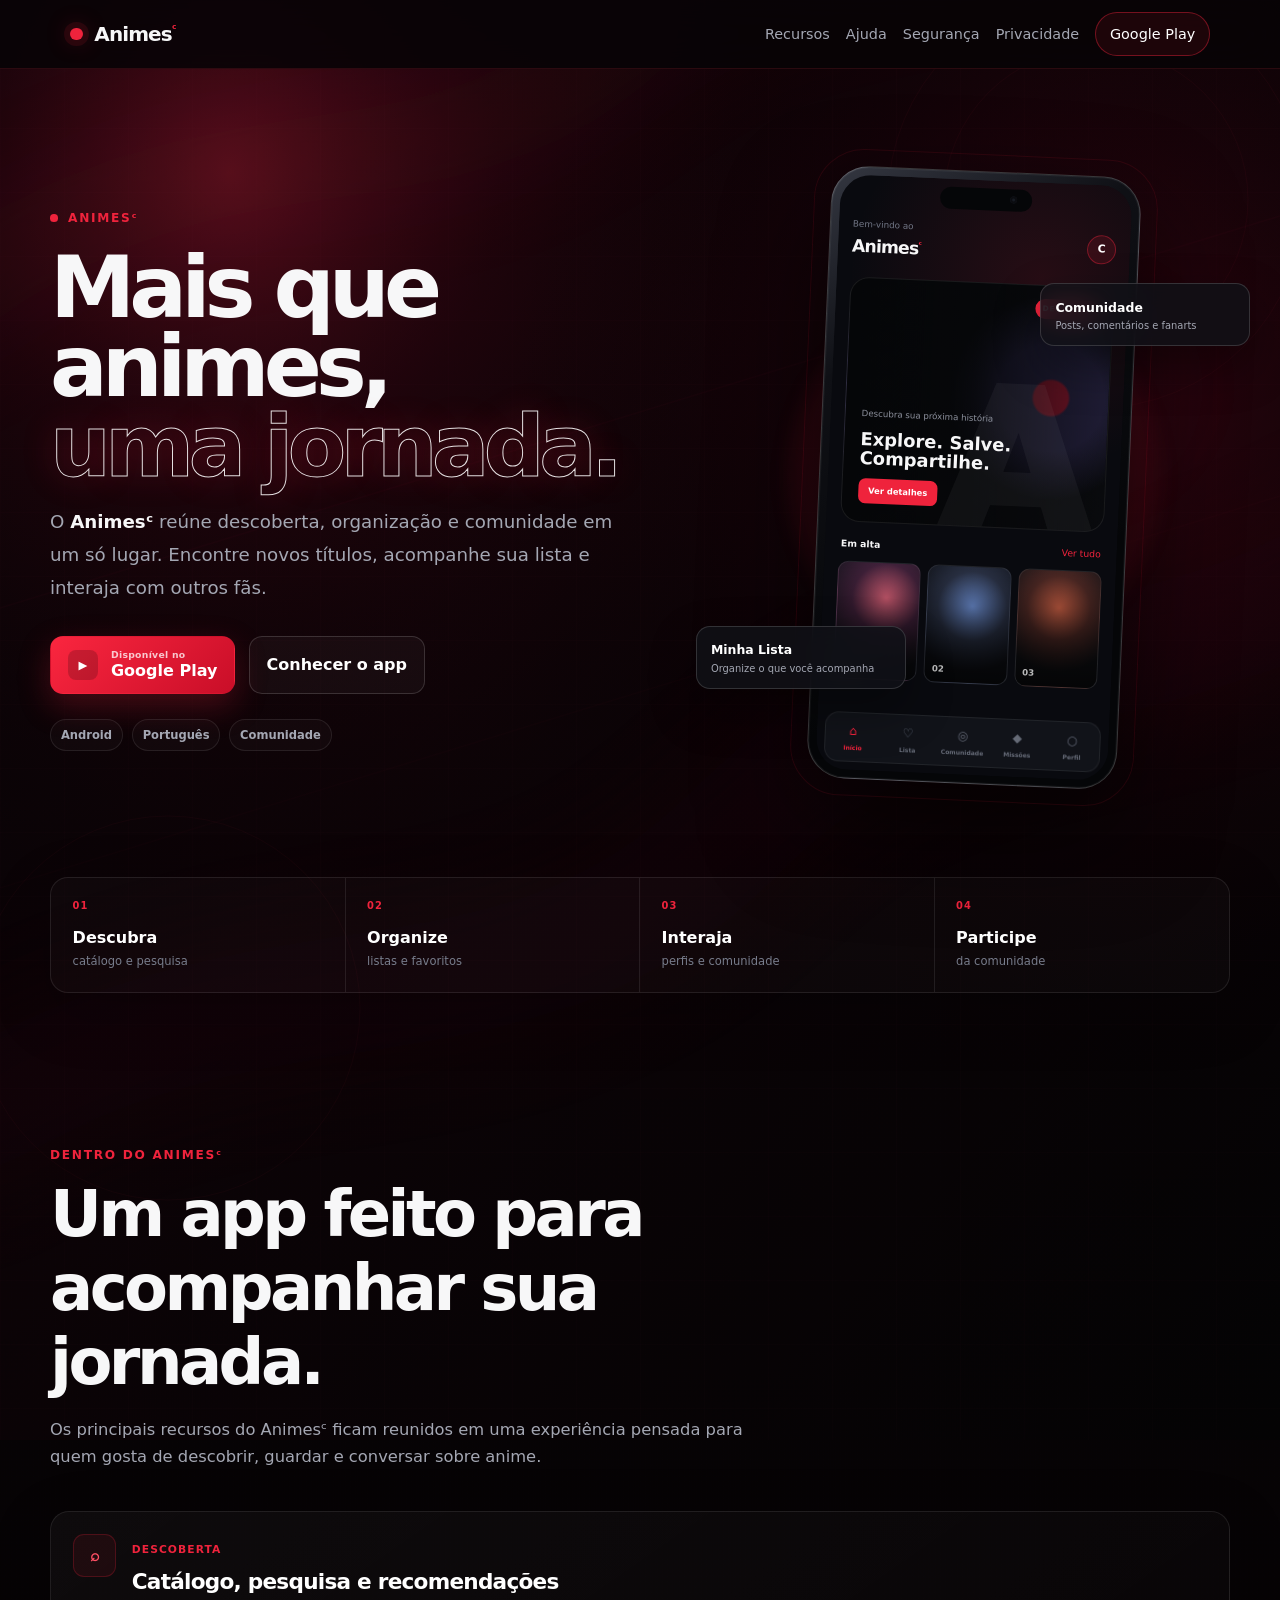
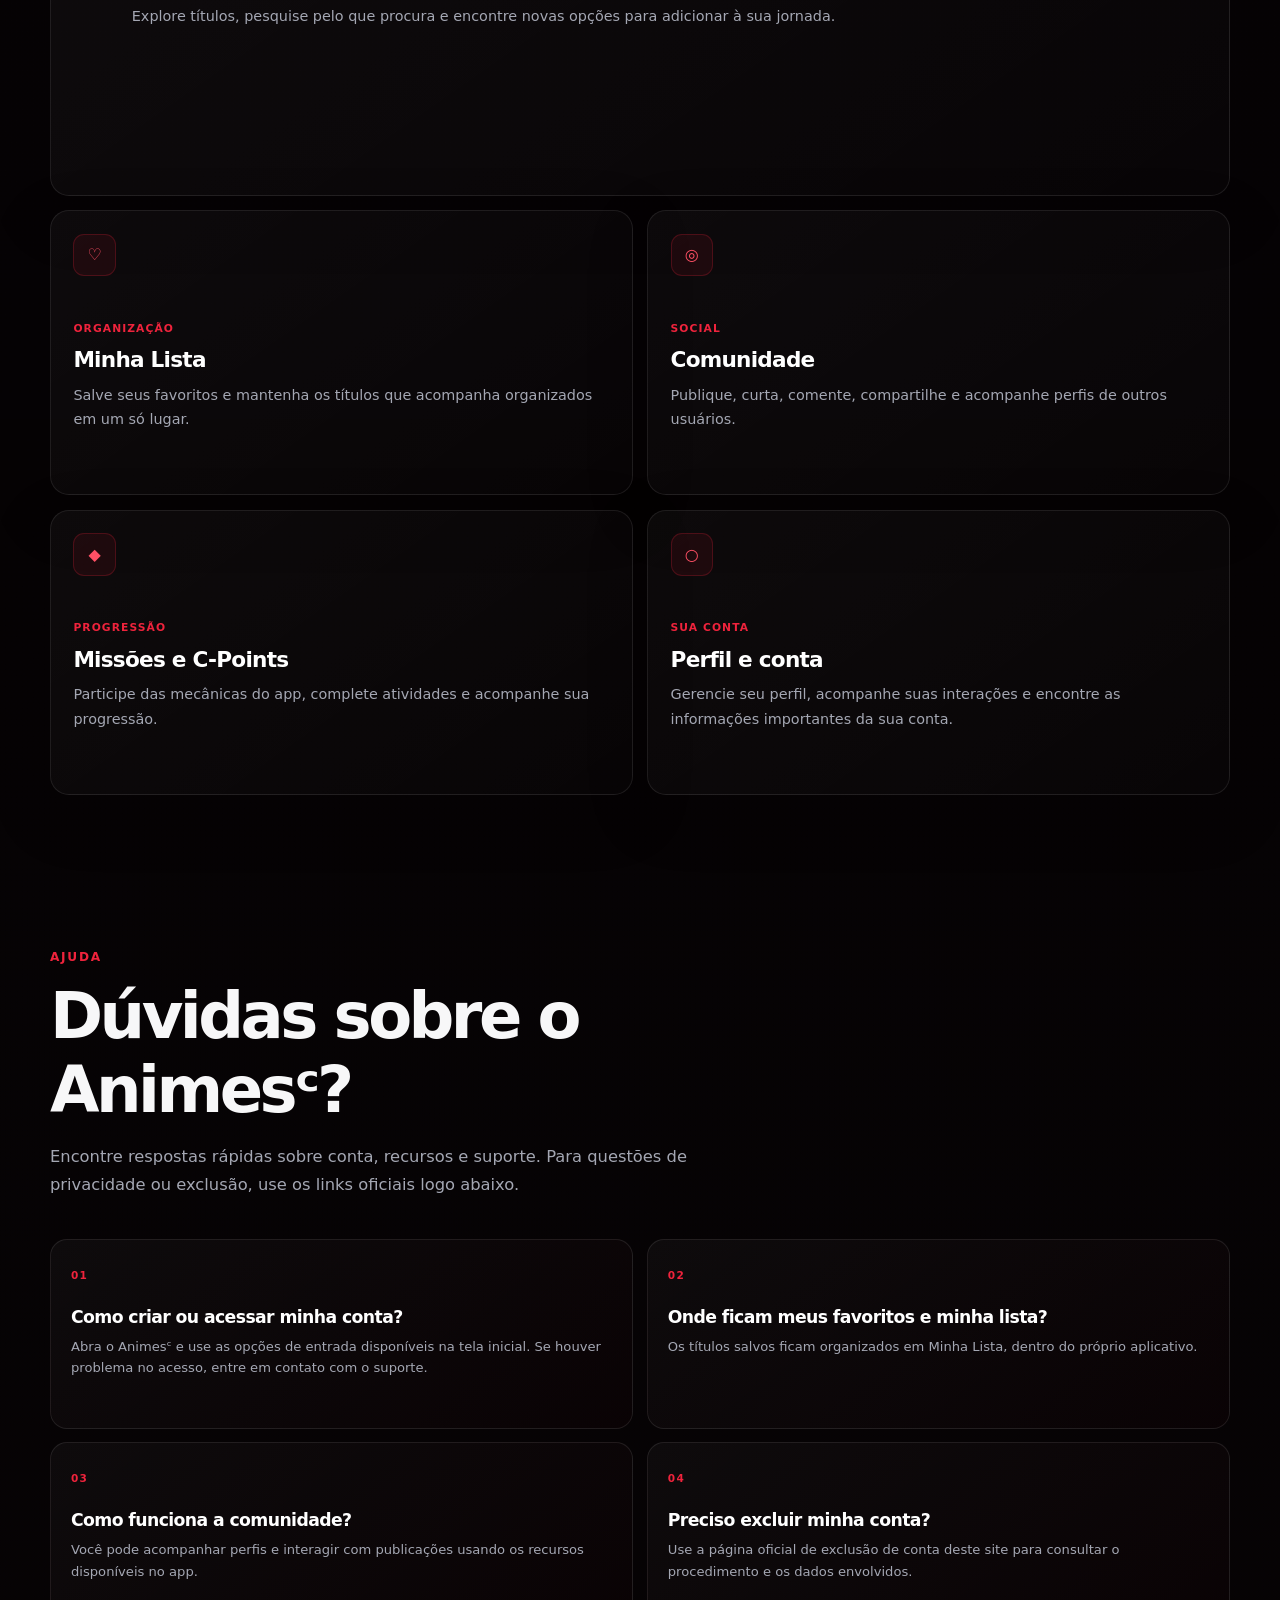
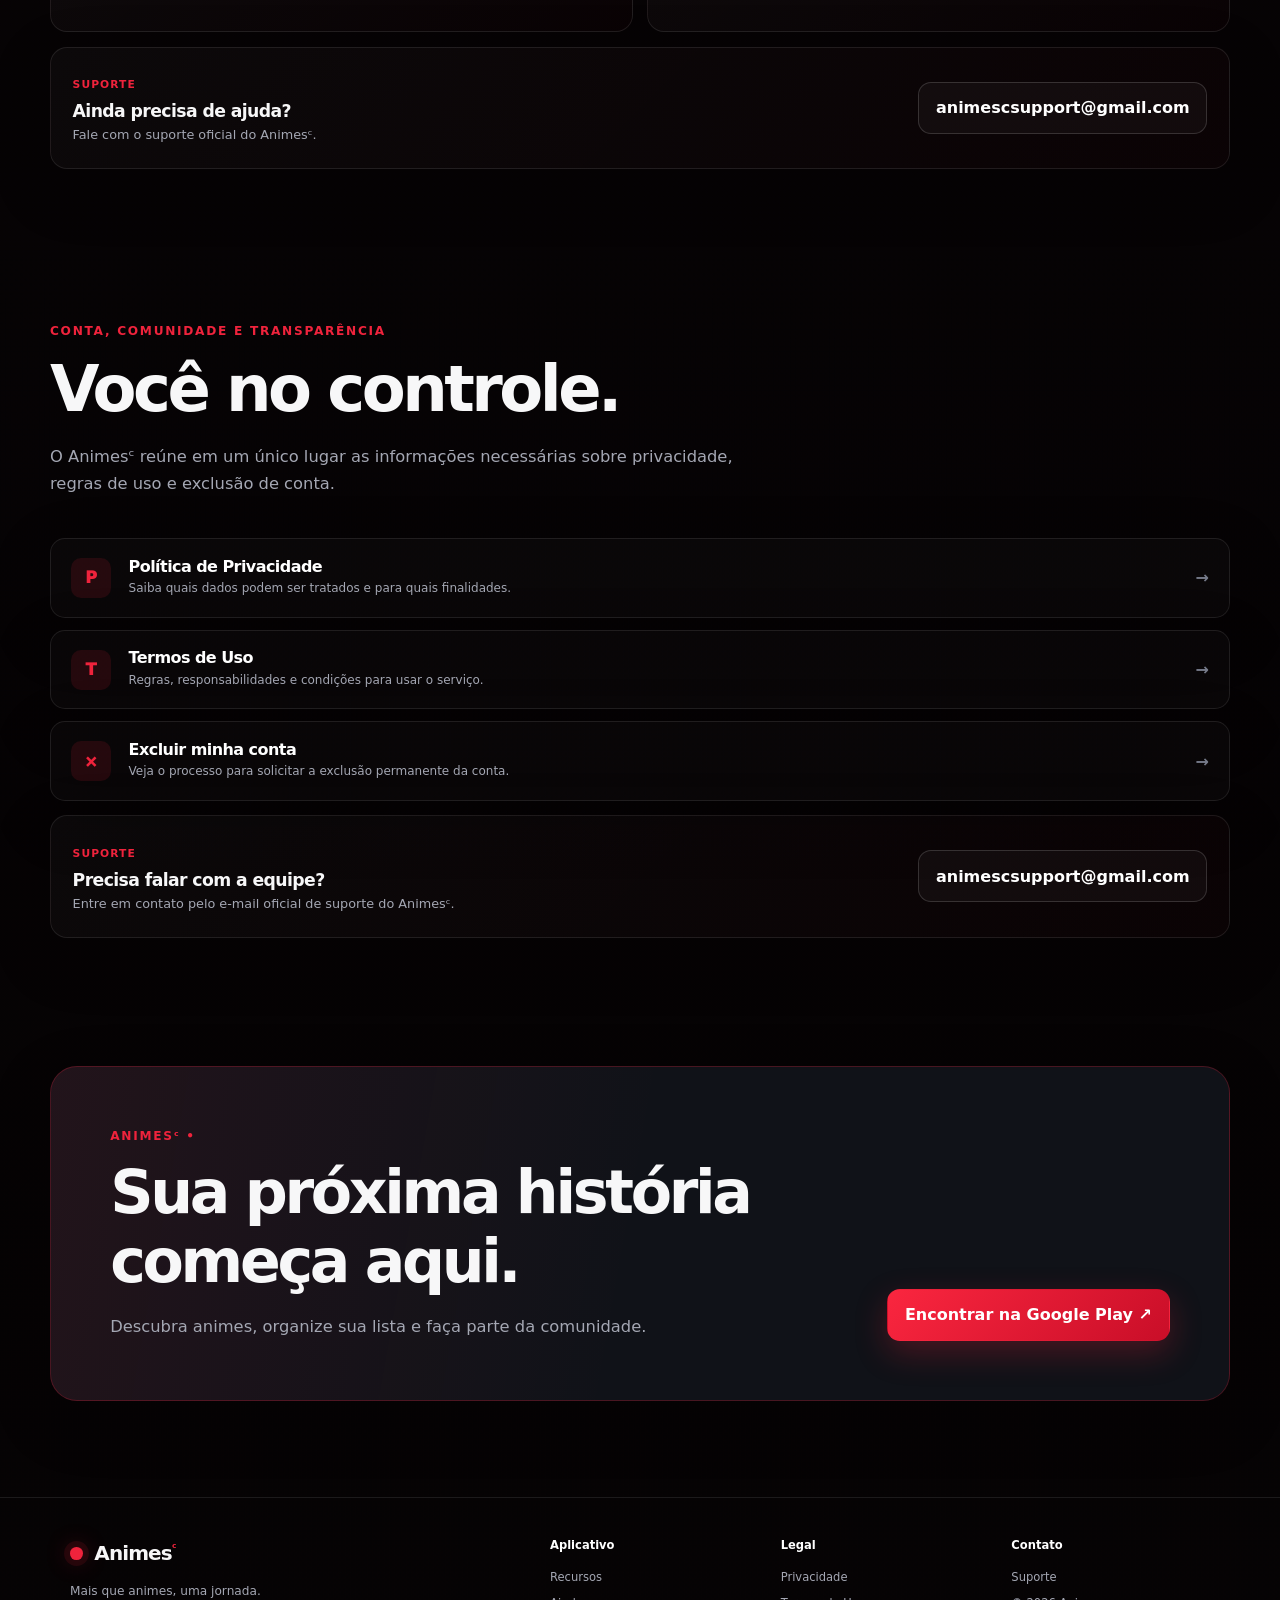
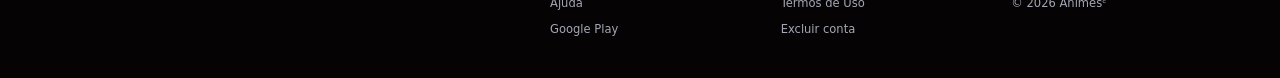
==== commit fc3aa019: "Simplify AnimesC official support site and add app icon" ====
--- a/index.html
+++ b/index.html
@@ -3,7 +3,7 @@
 <head>
   <meta charset="UTF-8">
   <meta name="viewport" content="width=device-width, initial-scale=1.0">
-  <meta name="description" content="Site oficial do Animesᶜ, app da CAS LAB para descobrir, organizar e acompanhar animes e participar da comunidade.">
+  <meta name="description" content="Site oficial do Animesᶜ, app para descobrir, organizar e acompanhar animes e participar da comunidade.">
   <meta name="theme-color" content="#08090d">
   <meta name="color-scheme" content="dark">
   <meta property="og:title" content="Animesᶜ — Mais que animes, uma jornada.">
@@ -12,7 +12,7 @@
   <meta property="og:site_name" content="Animesᶜ">
   <title>Animesᶜ — Site oficial</title>
   <link rel="icon" href="favicon.svg" type="image/svg+xml">
-  <link rel="stylesheet" href="styles.css?v=20261002-4">
+  <link rel="stylesheet" href="styles.css?v=20261002-6">
   <script type="application/ld+json">
   {
     "@context": "https://schema.org",
@@ -20,12 +20,8 @@
     "name": "Animesᶜ",
     "applicationCategory": "EntertainmentApplication",
     "operatingSystem": "Android",
-    "description": "Aplicativo da CAS LAB para descobrir e organizar animes, acompanhar listas e interagir com a comunidade.",
-    "publisher": {
-      "@type": "Organization",
-      "name": "CAS LAB"
-    },
-    "downloadUrl": "https://play.google.com/store/apps/details?id=com.castrogg.myapp"
+    "description": "Aplicativo para descobrir e organizar animes, acompanhar listas e interagir com a comunidade.",
+    "downloadUrl": "https://play.google.com/store/search?q=Animes%E1%B6%9C&c=apps"
   }
   </script>
 </head>
@@ -40,10 +36,10 @@
       </a>
       <div class="nav-links marketing-nav">
         <a href="#recursos">Recursos</a>
-        <a href="#encontrar">Como encontrar</a>
+        <a href="#ajuda">Ajuda</a>
         <a href="#seguranca">Segurança</a>
         <a href="privacy.html">Privacidade</a>
-        <a class="nav-cta" href="https://play.google.com/store/apps/details?id=com.castrogg.myapp" target="_blank" rel="noopener noreferrer">Google Play</a>
+        <a class="nav-cta" href="https://play.google.com/store/search?q=Animes%E1%B6%9C&c=apps" target="_blank" rel="noopener noreferrer">Google Play</a>
       </div>
     </nav>
   </header>
@@ -51,12 +47,12 @@
   <main id="conteudo" class="marketing-main">
     <section class="app-hero" aria-labelledby="titulo-principal">
       <div class="hero-copy">
-        <div class="eyebrow"><span class="pulse"></span> Aplicativo oficial • CAS LAB</div>
+        <div class="eyebrow"><span class="pulse"></span> Animesᶜ</div>
         <h1 id="titulo-principal">Mais que animes,<br><span>uma jornada.</span></h1>
         <p class="hero-text">O <strong>Animesᶜ</strong> reúne descoberta, organização e comunidade em um só lugar. Encontre novos títulos, acompanhe sua lista e interaja com outros fãs.</p>
 
         <div class="hero-actions">
-          <a class="button button-primary" href="https://play.google.com/store/apps/details?id=com.castrogg.myapp" target="_blank" rel="noopener noreferrer">
+          <a class="button button-primary" href="https://play.google.com/store/search?q=Animes%E1%B6%9C&c=apps" target="_blank" rel="noopener noreferrer">
             <span class="button-icon" aria-hidden="true">▶</span>
             <span><small>Disponível no</small>Google Play</span>
           </a>
@@ -66,7 +62,6 @@
         <div class="hero-meta" aria-label="Informações rápidas">
           <span>Android</span>
           <span>Português</span>
-          <span>Free + Premium</span>
           <span>Comunidade</span>
         </div>
       </div>
@@ -134,8 +129,7 @@
             <h3>Catálogo, pesquisa e recomendações</h3>
             <p>Explore títulos, pesquise pelo que procura e encontre novas opções para adicionar à sua jornada.</p>
           </div>
-          <div class="search-demo"><span>⌕</span><span>Pesquisar anime...</span><kbd>buscar</kbd></div>
-        </article>
+          </article>
 
         <article class="feature-card">
           <div class="feature-icon">♡</div>
@@ -159,55 +153,52 @@
         </article>
 
         <article class="feature-card">
-          <div class="feature-icon">♛</div>
-          <span class="feature-kicker">Planos</span>
-          <h3>Free e Premium</h3>
-          <p>Use o Animesᶜ gratuitamente ou escolha o Premium para uma experiência sem anúncios e benefícios disponíveis no app.</p>
-        </article>
-
-        <article class="feature-card">
-          <div class="feature-icon">✦</div>
-          <span class="feature-kicker">Fênix</span>
-          <h3>Recompensas para usuários Free</h3>
-          <p>A Fênix faz parte da experiência Free e pode liberar benefícios após a conclusão das etapas de recompensa mostradas no aplicativo.</p>
-        </article>
-
-      </div>
-    </section>
-
-    <section id="encontrar" class="section-block find-section">
-      <div class="find-panel">
-        <div class="find-copy">
-          <div class="eyebrow">Como encontrar</div>
-          <h2>Procure por Animesᶜ na Google Play.</h2>
-          <p>Para identificar o aplicativo correto, confira o nome <strong>Animesᶜ</strong> e a marca/desenvolvedor <strong>CAS LAB</strong>.</p>
-
-          <ol class="find-steps">
-            <li><span>1</span><div><b>Abra a Google Play</b><small>No seu celular ou navegador.</small></div></li>
-            <li><span>2</span><div><b>Pesquise por “Animesᶜ”</b><small>Você também pode usar o botão direto abaixo.</small></div></li>
-            <li><span>3</span><div><b>Confira CAS LAB</b><small>Verifique a identificação antes de instalar.</small></div></li>
-          </ol>
-
-          <div class="find-actions">
-            <a class="button button-primary compact-button" href="https://play.google.com/store/apps/details?id=com.castrogg.myapp" target="_blank" rel="noopener noreferrer">Abrir na Google Play ↗</a>
-            <code>com.castrogg.myapp</code>
-          </div>
-
-          <p class="testing-note">Se sua versão estiver em teste interno ou fechado, a Google Play pode exigir que você esteja conectado à conta Google autorizada como testador.</p>
-        </div>
-
-        <aside class="store-card" aria-label="Cartão do aplicativo">
-          <div class="app-icon-css">A<sup>ᶜ</sup></div>
-          <div class="store-info">
-            <small>ENTRETENIMENTO</small>
-            <h3>Animesᶜ</h3>
-            <p>CAS LAB</p>
-            <div class="store-tags"><span>Android</span><span>Anime</span><span>Comunidade</span></div>
-          </div>
-          <div class="store-line"></div>
-          <p class="store-desc">Descubra, organize e compartilhe sua jornada pelo universo dos animes.</p>
-          <a href="https://play.google.com/store/apps/details?id=com.castrogg.myapp" target="_blank" rel="noopener noreferrer">Ver página do app →</a>
-        </aside>
+          <div class="feature-icon">○</div>
+          <span class="feature-kicker">Sua conta</span>
+          <h3>Perfil e conta</h3>
+          <p>Gerencie seu perfil, acompanhe suas interações e encontre as informações importantes da sua conta.</p>
+        </article>
+
+      </div>
+    </section>
+
+    <section id="ajuda" class="section-block find-section">
+      <div class="section-heading">
+        <div class="eyebrow">Ajuda</div>
+        <h2>Dúvidas sobre o Animesᶜ?</h2>
+        <p>Encontre respostas rápidas sobre conta, recursos e suporte. Para questões de privacidade ou exclusão, use os links oficiais logo abaixo.</p>
+      </div>
+
+      <div class="faq-grid">
+        <article class="faq-card">
+          <span>01</span>
+          <h3>Como criar ou acessar minha conta?</h3>
+          <p>Abra o Animesᶜ e use as opções de entrada disponíveis na tela inicial. Se houver problema no acesso, entre em contato com o suporte.</p>
+        </article>
+        <article class="faq-card">
+          <span>02</span>
+          <h3>Onde ficam meus favoritos e minha lista?</h3>
+          <p>Os títulos salvos ficam organizados em Minha Lista, dentro do próprio aplicativo.</p>
+        </article>
+        <article class="faq-card">
+          <span>03</span>
+          <h3>Como funciona a comunidade?</h3>
+          <p>Você pode acompanhar perfis e interagir com publicações usando os recursos disponíveis no app.</p>
+        </article>
+        <article class="faq-card">
+          <span>04</span>
+          <h3>Preciso excluir minha conta?</h3>
+          <p>Use a página oficial de exclusão de conta deste site para consultar o procedimento e os dados envolvidos.</p>
+        </article>
+      </div>
+
+      <div class="support-panel">
+        <div>
+          <span class="feature-kicker">Suporte</span>
+          <h3>Ainda precisa de ajuda?</h3>
+          <p>Fale com o suporte oficial do Animesᶜ.</p>
+        </div>
+        <a class="button button-secondary" href="mailto:animescsupport@gmail.com">animescsupport@gmail.com</a>
       </div>
     </section>
 
@@ -248,11 +239,11 @@
 
     <section class="final-cta">
       <div>
-        <div class="eyebrow">Animesᶜ • CAS LAB</div>
+        <div class="eyebrow">Animesᶜ • </div>
         <h2>Sua próxima história começa aqui.</h2>
         <p>Descubra animes, organize sua lista e faça parte da comunidade.</p>
       </div>
-      <a class="button button-primary" href="https://play.google.com/store/apps/details?id=com.castrogg.myapp" target="_blank" rel="noopener noreferrer">Encontrar na Google Play ↗</a>
+      <a class="button button-primary" href="https://play.google.com/store/search?q=Animes%E1%B6%9C&c=apps" target="_blank" rel="noopener noreferrer">Encontrar na Google Play ↗</a>
     </section>
   </main>
 
@@ -260,10 +251,10 @@
     <div class="footer-inner footer-wide">
       <div>
         <a class="brand brand-lockup" href="index.html"><span class="brand-dot" aria-hidden="true"></span><span>Animes<sup>ᶜ</sup></span></a>
-        <p>Mais que animes, uma jornada.<br><span>Um aplicativo CAS LAB.</span></p>
+        <p>Mais que animes, uma jornada.</p>
       </div>
       <div class="footer-links">
-        <div><b>Aplicativo</b><a href="#recursos">Recursos</a><a href="#encontrar">Como encontrar</a><a href="https://play.google.com/store/apps/details?id=com.castrogg.myapp" target="_blank" rel="noopener noreferrer">Google Play</a></div>
+        <div><b>Aplicativo</b><a href="#recursos">Recursos</a><a href="#ajuda">Ajuda</a><a href="https://play.google.com/store/search?q=Animes%E1%B6%9C&c=apps" target="_blank" rel="noopener noreferrer">Google Play</a></div>
         <div><b>Legal</b><a href="privacy.html">Privacidade</a><a href="terms.html">Termos de Uso</a><a href="delete-account.html">Excluir conta</a></div>
         <div><b>Contato</b><a href="mailto:animescsupport@gmail.com">Suporte</a><span>© 2026 Animesᶜ</span></div>
       </div>
--- a/styles.css
+++ b/styles.css
@@ -1241,3 +1241,277 @@
   .card, .feature-card, .legal-card, .button { transition: none; }
   .pulse { animation: none; }
 }
+
+
+/* ===== AnimesC visual/mobile hotfix 2026-10-02 ===== */
+html, body {
+  background-color: #070305;
+}
+
+body.marketing {
+  position: relative;
+  background:
+    linear-gradient(180deg, rgba(5,3,4,.30), rgba(5,3,4,.78)),
+    url("background-animesc.svg") center top / cover fixed no-repeat,
+    #070305;
+}
+
+body.marketing::before {
+  content: "";
+  position: fixed;
+  inset: 0;
+  z-index: -1;
+  pointer-events: none;
+  background:
+    radial-gradient(circle at 15% 10%, rgba(255, 32, 65, .20), transparent 24rem),
+    radial-gradient(circle at 85% 25%, rgba(150, 0, 35, .18), transparent 30rem),
+    linear-gradient(180deg, rgba(0,0,0,.08), rgba(0,0,0,.44));
+}
+
+.site-header {
+  background: rgba(7, 4, 6, .88);
+  border-bottom-color: rgba(255, 55, 80, .14);
+}
+
+.feature-card,
+.find-panel,
+.store-card,
+.legal-card,
+.support-panel,
+.final-cta,
+.trust-strip {
+  box-shadow: 0 18px 60px rgba(0,0,0,.22);
+}
+
+@media (max-width: 980px) {
+  .marketing-nav a:not(.nav-cta) {
+    display: none !important;
+  }
+
+  .nav.nav-wide {
+    min-height: 64px;
+    flex-direction: row !important;
+    align-items: center !important;
+    justify-content: space-between !important;
+  }
+
+  .marketing-nav {
+    margin-left: auto;
+    flex-wrap: nowrap;
+  }
+}
+
+@media (max-width: 720px) {
+  body.marketing {
+    background:
+      linear-gradient(180deg, rgba(4,2,3,.24), rgba(5,2,3,.70)),
+      url("background-animesc.svg") 58% top / auto 1000px no-repeat,
+      #070305;
+  }
+
+  .marketing-main {
+    width: min(calc(100% - 2rem), var(--wide));
+  }
+
+  .app-hero {
+    display: block !important;
+    min-height: auto !important;
+    padding: 3.1rem 0 3.4rem !important;
+  }
+
+  .phone-stage {
+    display: none !important;
+  }
+
+  .app-hero h1 {
+    margin-top: .9rem;
+    font-size: clamp(3rem, 15vw, 4.3rem) !important;
+    line-height: .96 !important;
+  }
+
+  .hero-copy {
+    width: 100%;
+    max-width: none;
+  }
+
+  .hero-text {
+    max-width: 100%;
+    font-size: .98rem !important;
+    line-height: 1.75;
+  }
+
+  .hero-actions {
+    display: grid;
+    grid-template-columns: 1fr;
+  }
+
+  .hero-actions .button {
+    width: 100%;
+  }
+
+  .hero-meta {
+    gap: .45rem;
+  }
+
+  .trust-strip {
+    grid-template-columns: 1fr 1fr !important;
+    margin-bottom: 4.5rem !important;
+  }
+
+  .trust-strip > div {
+    border-bottom: 1px solid var(--border);
+  }
+
+  .trust-strip > div:nth-child(even) {
+    border-right: 0 !important;
+  }
+
+  .trust-strip > div:nth-last-child(-n+2) {
+    border-bottom: 0;
+  }
+
+  .feature-grid {
+    grid-template-columns: 1fr !important;
+  }
+
+  .feature-large {
+    grid-column: 1 !important;
+    display: block !important;
+  }
+
+  .feature-large .feature-icon {
+    margin-bottom: 1.4rem !important;
+  }
+
+  .find-panel {
+    grid-template-columns: 1fr !important;
+  }
+
+  .store-card {
+    width: 100%;
+    max-width: none;
+  }
+
+  .footer-wide {
+    display: block;
+  }
+
+  .footer-links {
+    margin-top: 2rem;
+    grid-template-columns: 1fr 1fr;
+  }
+}
+
+@media (max-width: 430px) {
+  .nav.nav-wide {
+    padding-left: 1rem;
+    padding-right: 1rem;
+  }
+
+  .brand {
+    font-size: 1.15rem;
+  }
+
+  .marketing-nav .nav-cta {
+    padding: .48rem .72rem;
+    font-size: .72rem;
+    white-space: nowrap;
+  }
+
+  .trust-strip {
+    grid-template-columns: 1fr !important;
+  }
+
+  .trust-strip > div,
+  .trust-strip > div:nth-child(even),
+  .trust-strip > div:nth-last-child(-n+2) {
+    border-right: 0 !important;
+    border-bottom: 1px solid var(--border) !important;
+  }
+
+  .trust-strip > div:last-child {
+    border-bottom: 0 !important;
+  }
+
+  .footer-links {
+    grid-template-columns: 1fr;
+  }
+}
+
+
+/* ===== Official support-site cleanup 2026-10-02 ===== */
+.app-icon-img {
+  width: 76px;
+  height: 76px;
+  display: block;
+  margin-bottom: 1.1rem;
+  border-radius: 20px;
+  object-fit: cover;
+  box-shadow: 0 12px 30px rgba(0,0,0,.38);
+  border: 1px solid rgba(255,255,255,.12);
+}
+
+.faq-grid {
+  display: grid;
+  grid-template-columns: repeat(2, 1fr);
+  gap: .85rem;
+  margin-bottom: .9rem;
+}
+
+.faq-card {
+  min-height: 190px;
+  padding: 1.25rem;
+  border: 1px solid var(--border);
+  border-radius: 17px;
+  background: linear-gradient(145deg, rgba(255,255,255,.035), rgba(239,35,60,.02));
+}
+
+.faq-card > span {
+  display: inline-block;
+  margin-bottom: 1.4rem;
+  color: var(--accent);
+  font-size: .66rem;
+  font-weight: 900;
+  letter-spacing: .12em;
+}
+
+.faq-card h3 {
+  margin: 0 0 .55rem;
+  color: #fff;
+  font-size: 1.08rem;
+}
+
+.faq-card p {
+  margin: 0;
+  color: var(--muted);
+  font-size: .82rem;
+  line-height: 1.65;
+}
+
+.feature-grid {
+  grid-template-columns: repeat(2, 1fr);
+}
+
+.feature-large {
+  grid-column: span 2;
+}
+
+.search-demo,
+.testing-note,
+.find-actions code {
+  display: none !important;
+}
+
+@media (max-width: 720px) {
+  .faq-grid {
+    grid-template-columns: 1fr;
+  }
+
+  .feature-grid {
+    grid-template-columns: 1fr !important;
+  }
+
+  .feature-large {
+    grid-column: 1 !important;
+  }
+}
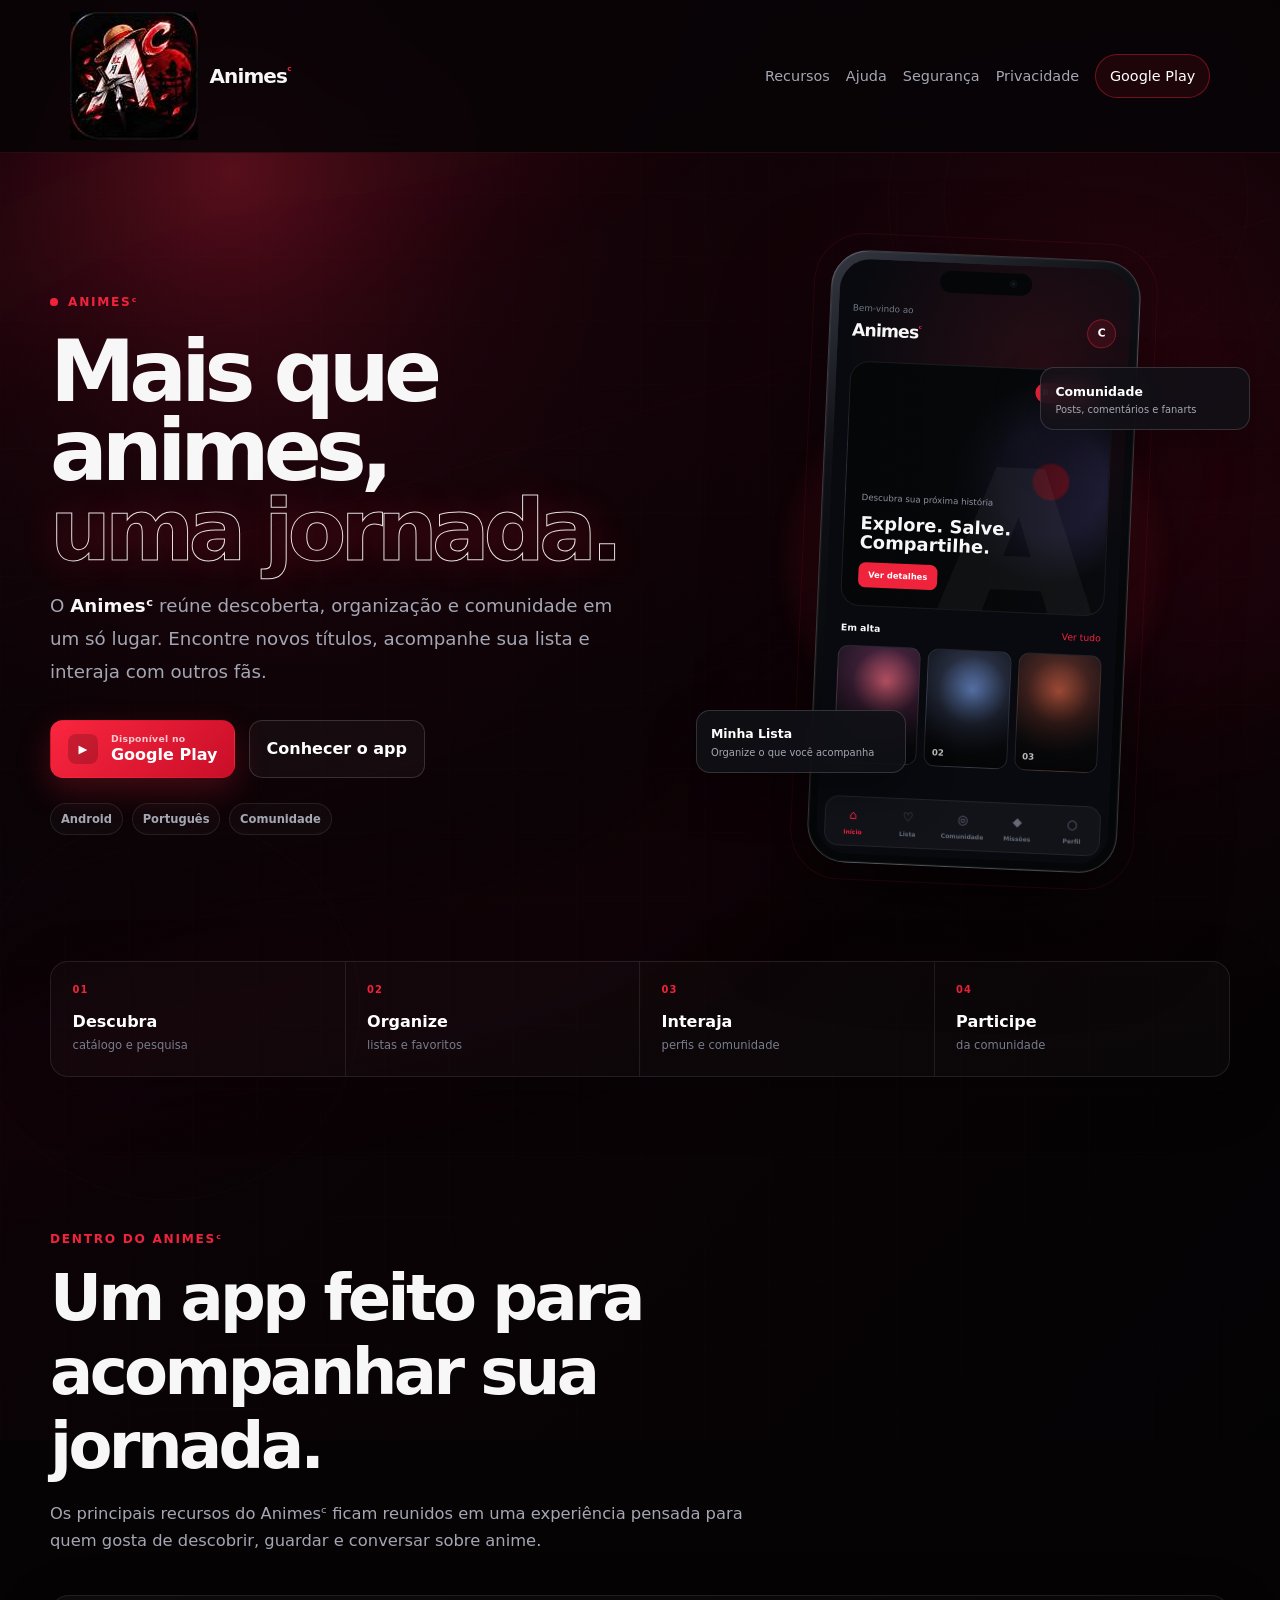
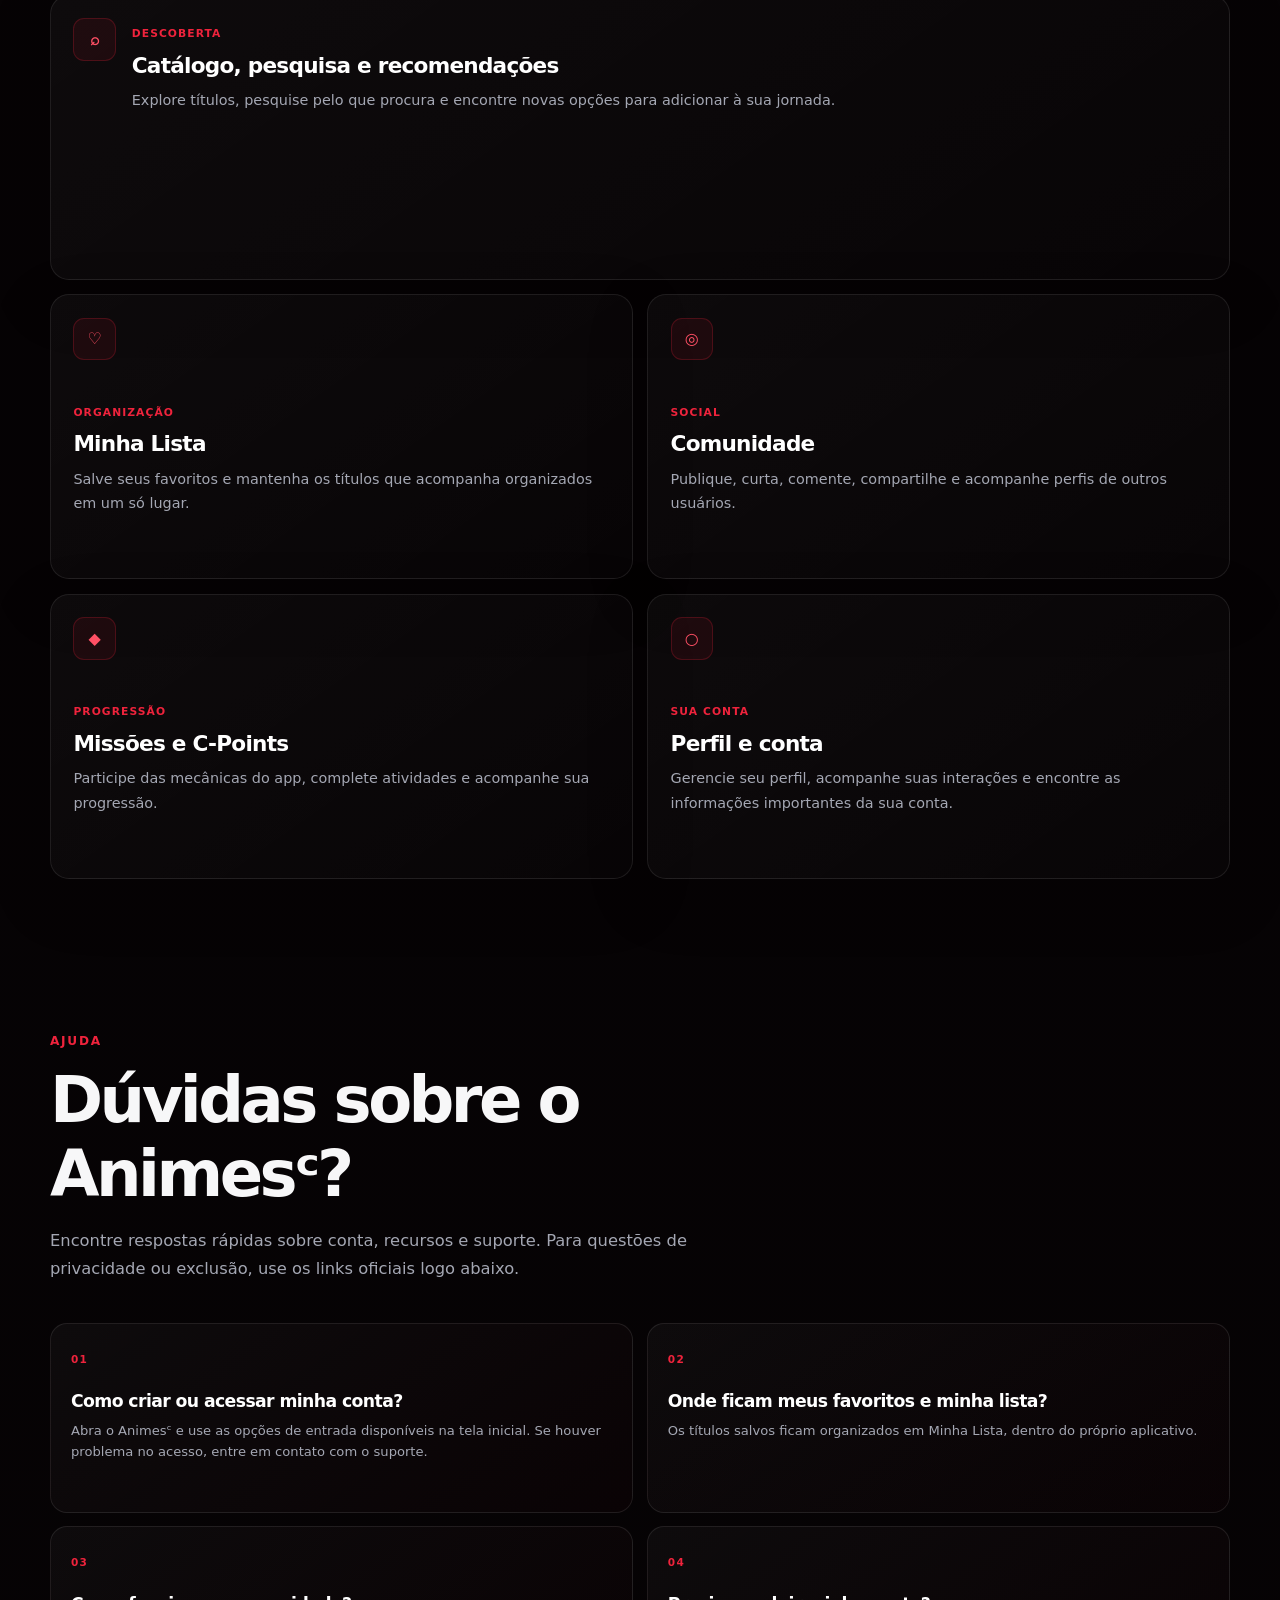
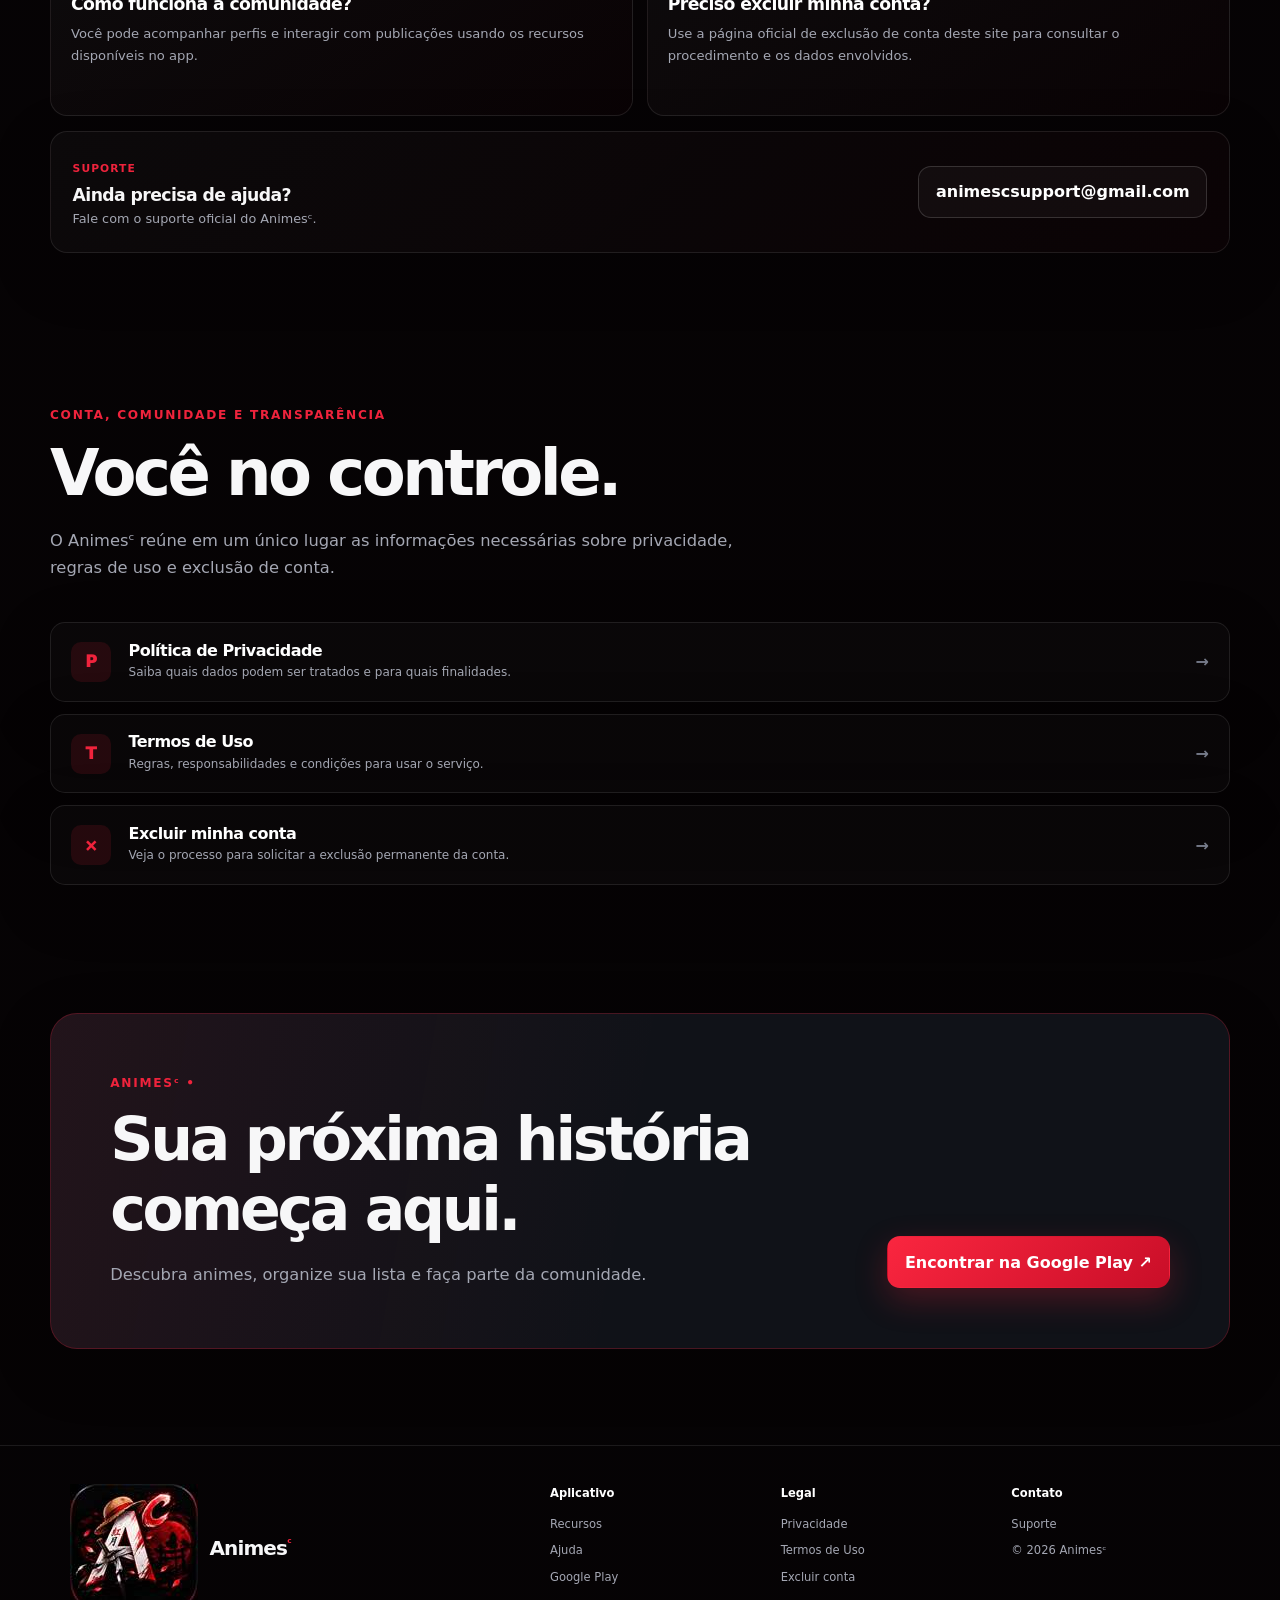
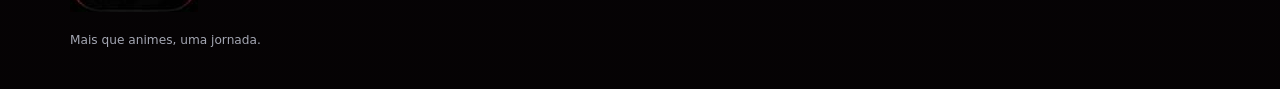
==== commit 7f234e90: "Show official AnimesC app icon in site header" ====
--- a/index.html
+++ b/index.html
@@ -31,8 +31,7 @@
   <header class="site-header">
     <nav class="nav nav-wide" aria-label="Navegação principal">
       <a class="brand brand-lockup" href="index.html" aria-current="page">
-        <span class="brand-dot" aria-hidden="true"></span>
-        <span>Animes<sup>ᶜ</sup></span>
+        <img class="brand-icon" src="animesc-icon.jpg?v=1" alt="" aria-hidden="true"><span>Animes<sup>ᶜ</sup></span>
       </a>
       <div class="nav-links marketing-nav">
         <a href="#recursos">Recursos</a>
@@ -227,15 +226,7 @@
         </a>
       </div>
 
-      <div class="support-panel">
-        <div>
-          <span class="feature-kicker">Suporte</span>
-          <h3>Precisa falar com a equipe?</h3>
-          <p>Entre em contato pelo e-mail oficial de suporte do Animesᶜ.</p>
-        </div>
-        <a class="button button-secondary" href="mailto:animescsupport@gmail.com">animescsupport@gmail.com</a>
-      </div>
-    </section>
+      </section>
 
     <section class="final-cta">
       <div>
@@ -250,7 +241,7 @@
   <footer>
     <div class="footer-inner footer-wide">
       <div>
-        <a class="brand brand-lockup" href="index.html"><span class="brand-dot" aria-hidden="true"></span><span>Animes<sup>ᶜ</sup></span></a>
+        <a class="brand brand-lockup" href="index.html"><img class="brand-icon" src="animesc-icon.jpg?v=1" alt="" aria-hidden="true"><span>Animes<sup>ᶜ</sup></span></a>
         <p>Mais que animes, uma jornada.</p>
       </div>
       <div class="footer-links">
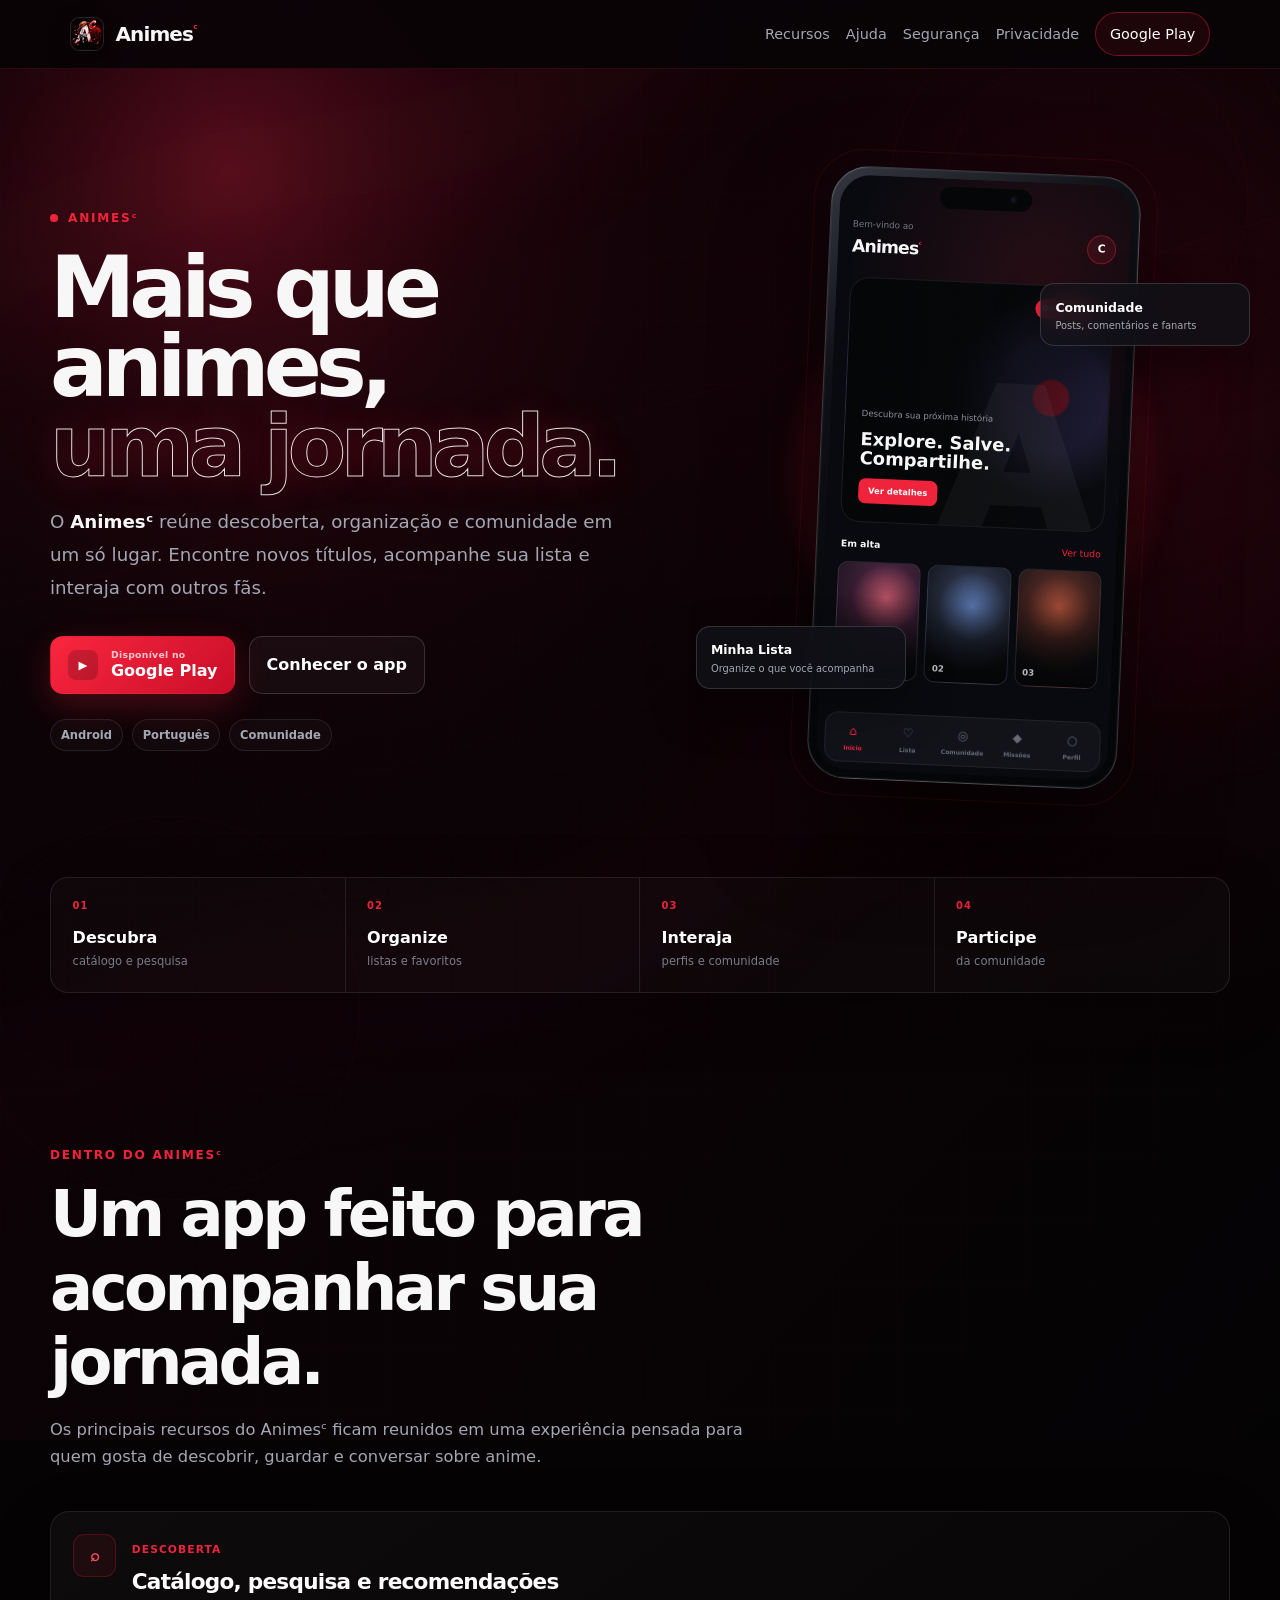
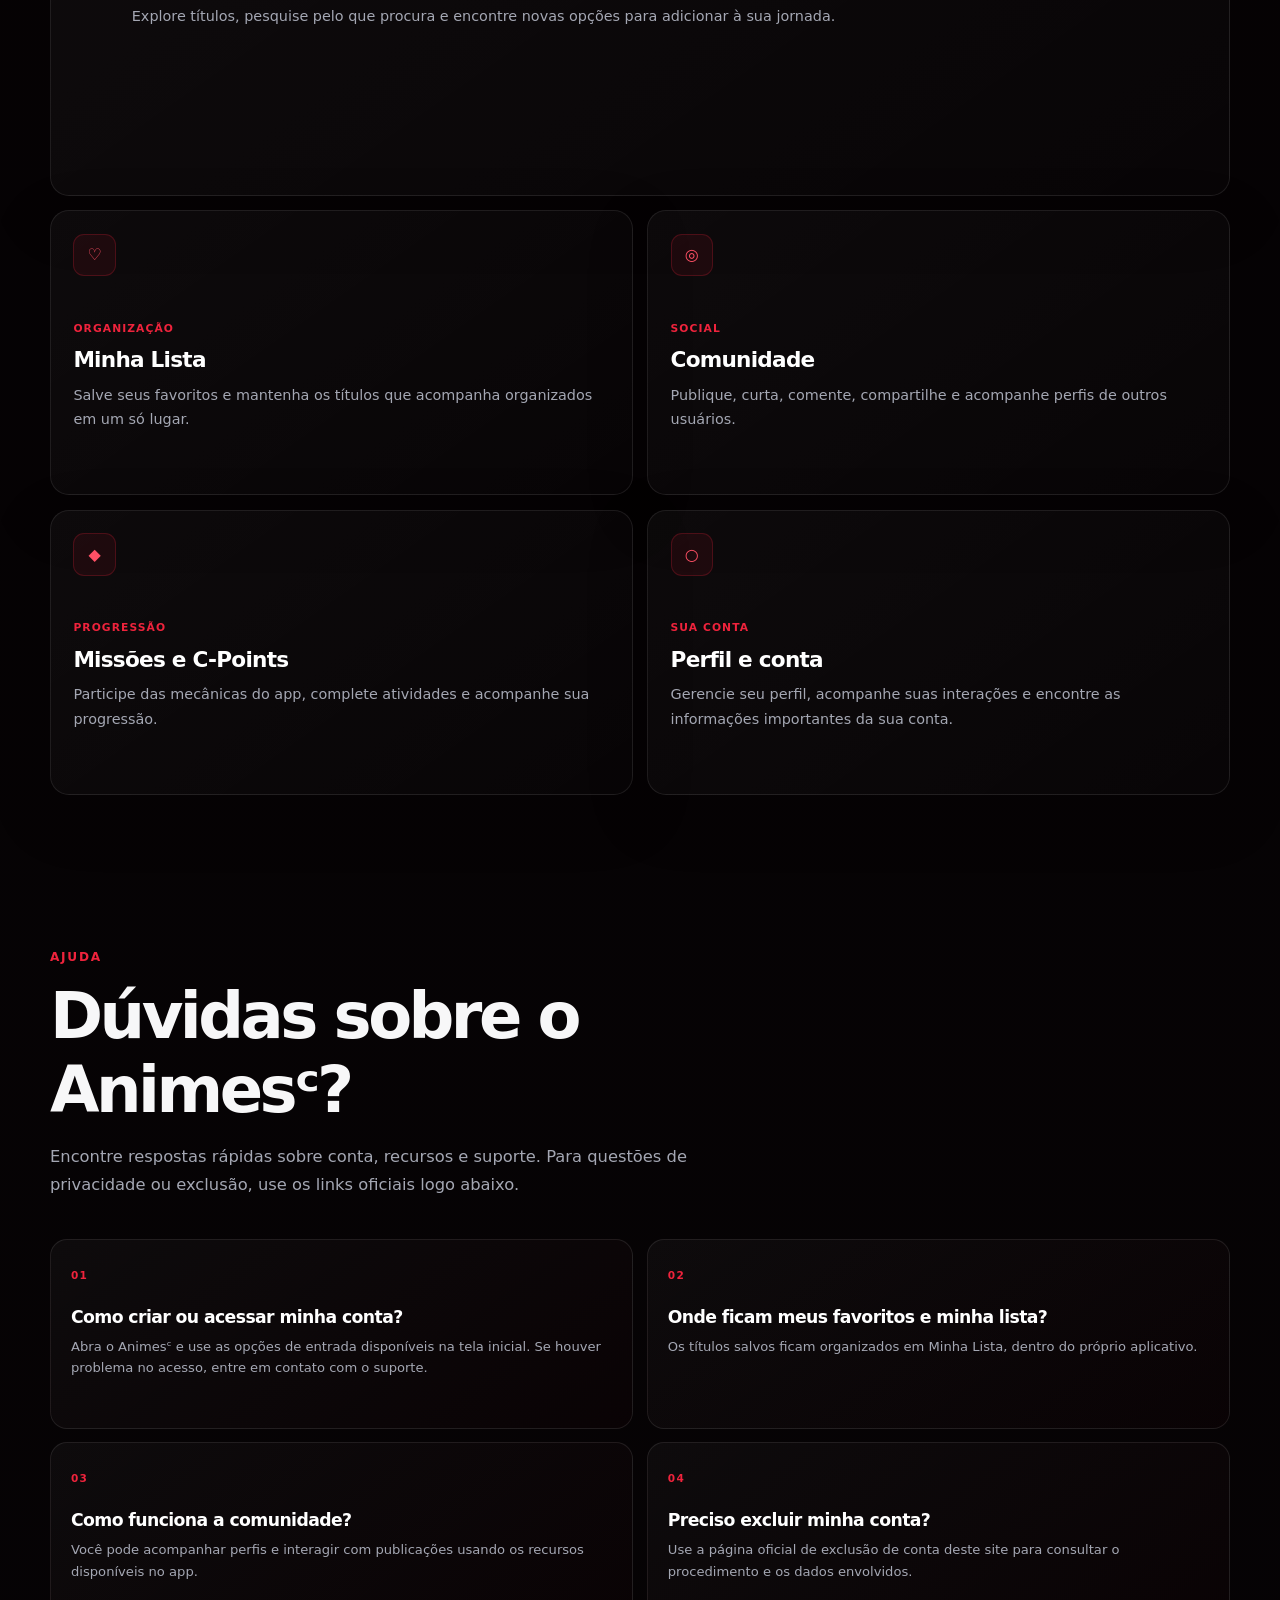
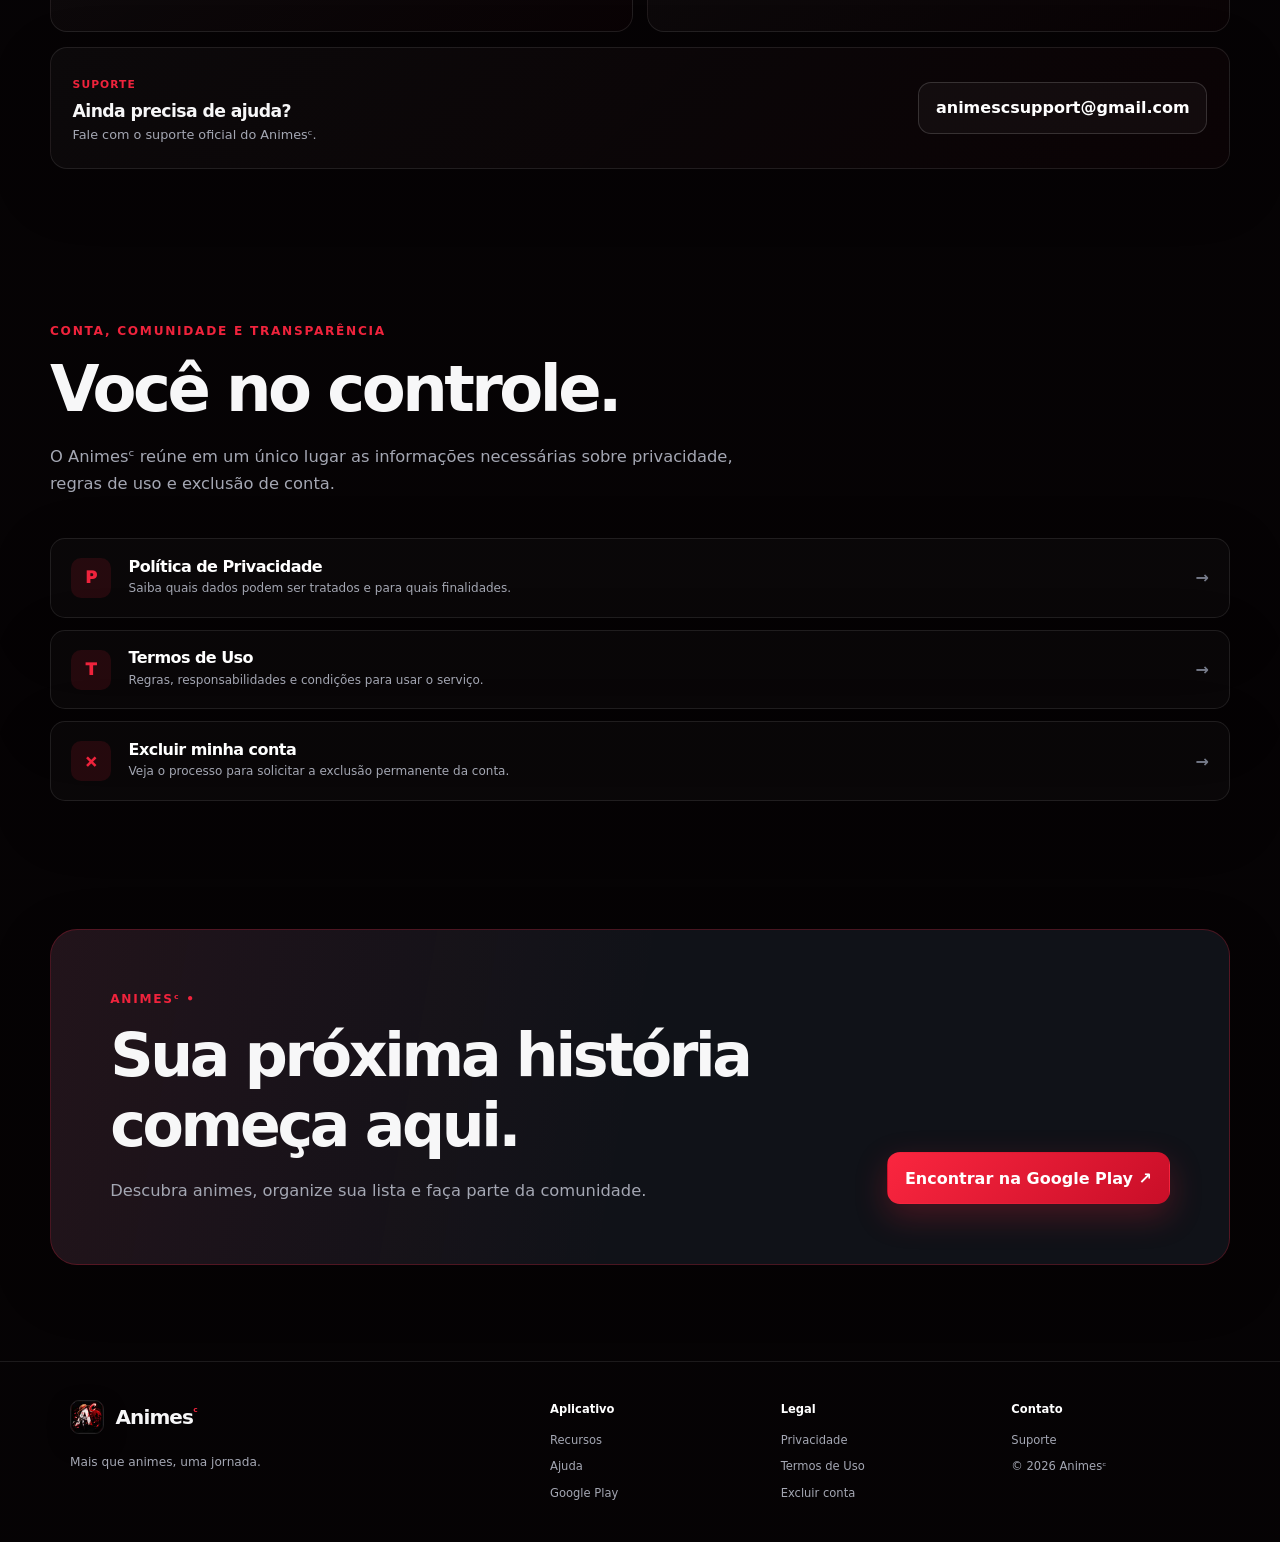
==== commit cf82b172: "Set canonical URL for index.html to animesc.qd.je" ====
--- a/index.html
+++ b/index.html
@@ -10,7 +10,9 @@
   <meta property="og:description" content="Descubra animes, organize sua lista e participe da comunidade.">
   <meta property="og:type" content="website">
   <meta property="og:site_name" content="Animesᶜ">
+  <meta property="og:url" content="https://animesc.qd.je/">
   <title>Animesᶜ — Site oficial</title>
+  <link rel="canonical" href="https://animesc.qd.je/">
   <link rel="icon" href="favicon.svg" type="image/svg+xml">
   <link rel="stylesheet" href="styles.css?v=20261002-6">
   <script type="application/ld+json">
--- a/styles.css
+++ b/styles.css
@@ -1515,3 +1515,22 @@
     grid-column: 1 !important;
   }
 }
+
+
+.brand-icon {
+  width: 34px;
+  height: 34px;
+  flex: 0 0 auto;
+  border-radius: 9px;
+  object-fit: cover;
+  border: 1px solid rgba(255,255,255,.12);
+  box-shadow: 0 8px 22px rgba(0,0,0,.34);
+}
+
+@media (max-width: 430px) {
+  .brand-icon {
+    width: 31px;
+    height: 31px;
+    border-radius: 8px;
+  }
+}
